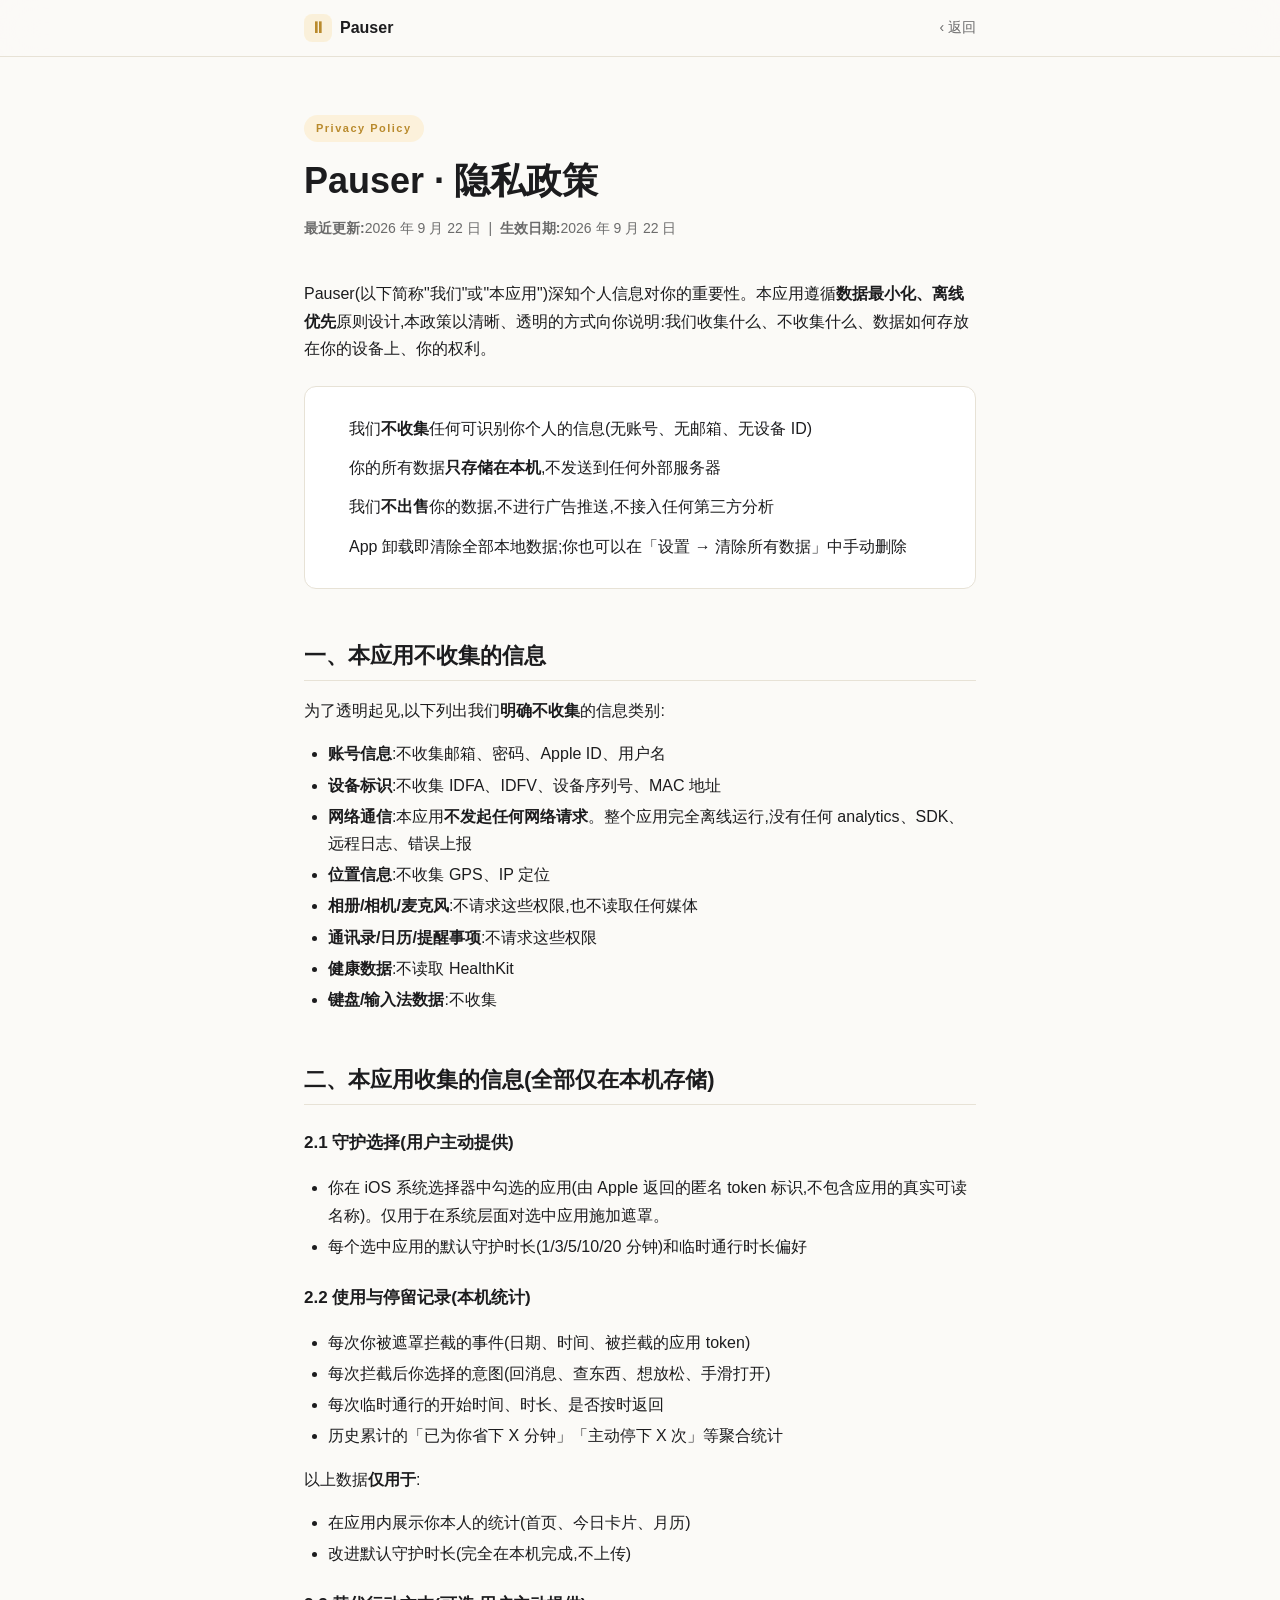
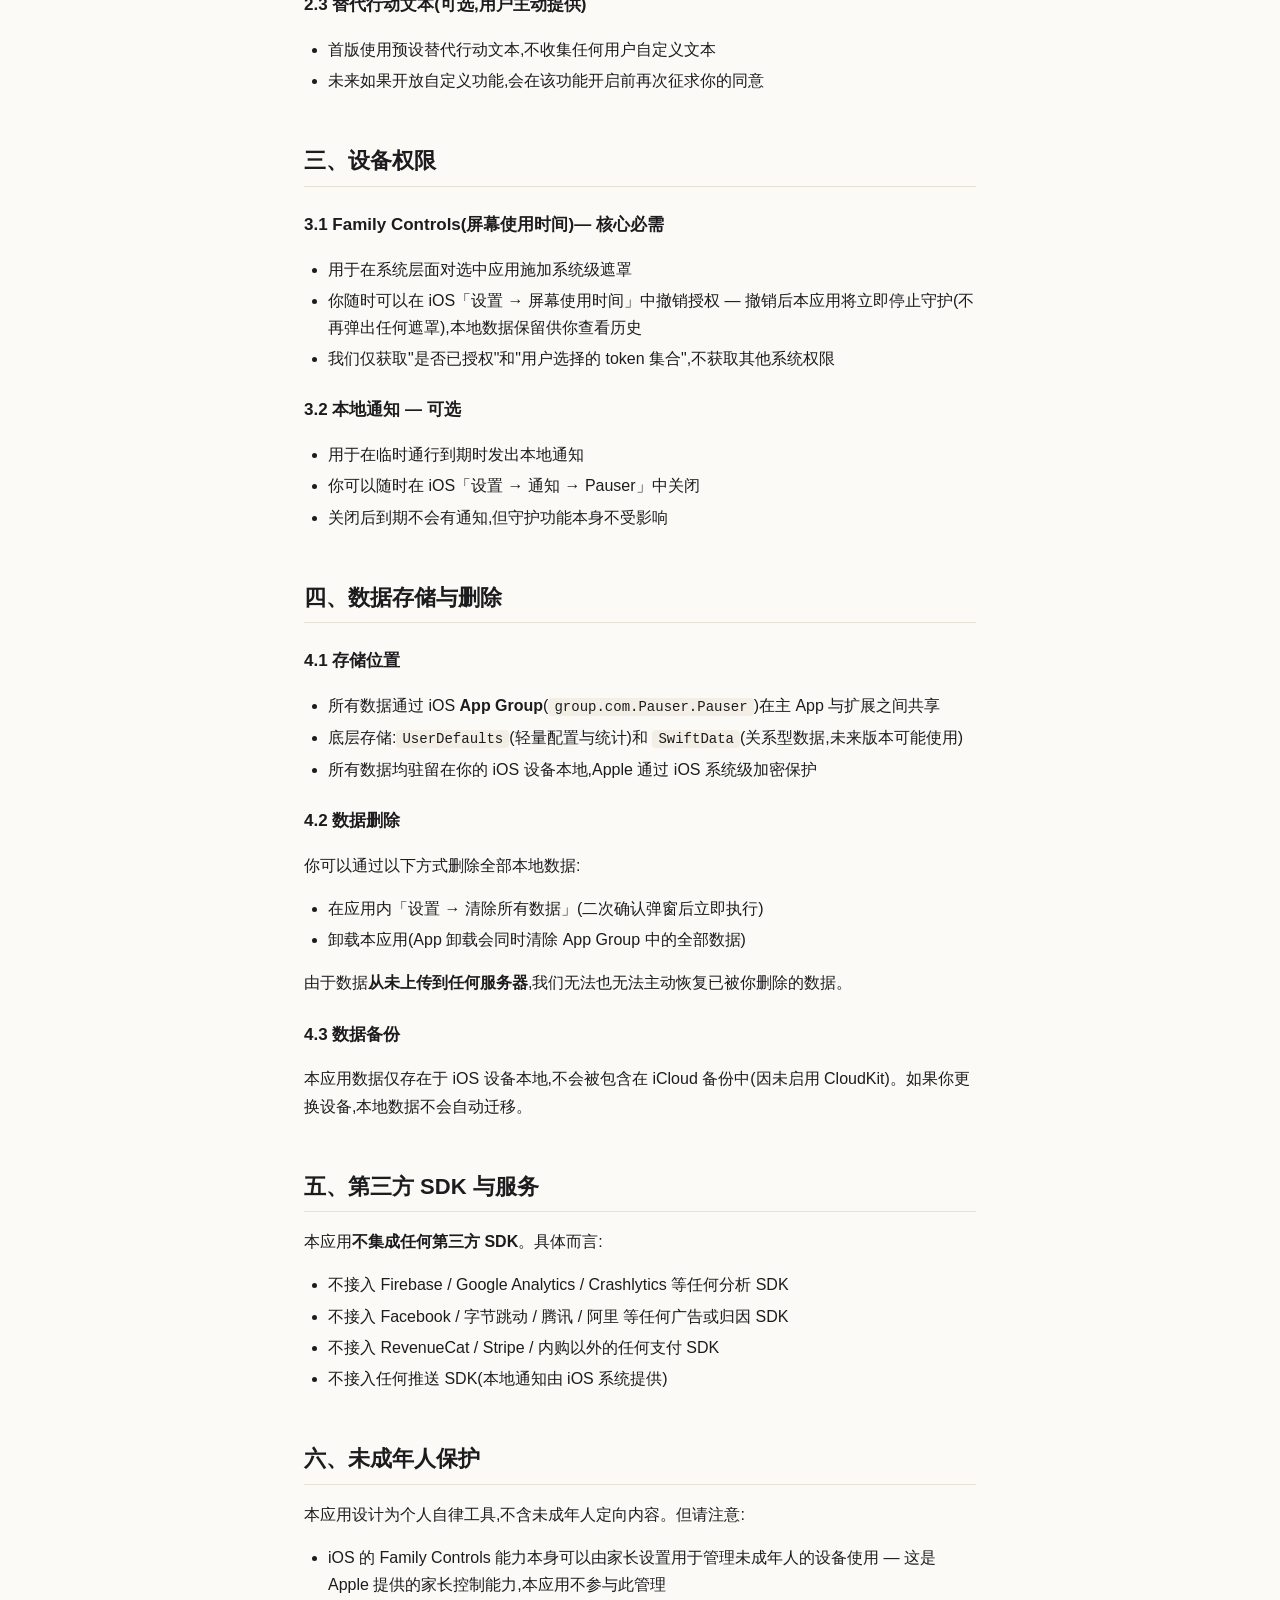
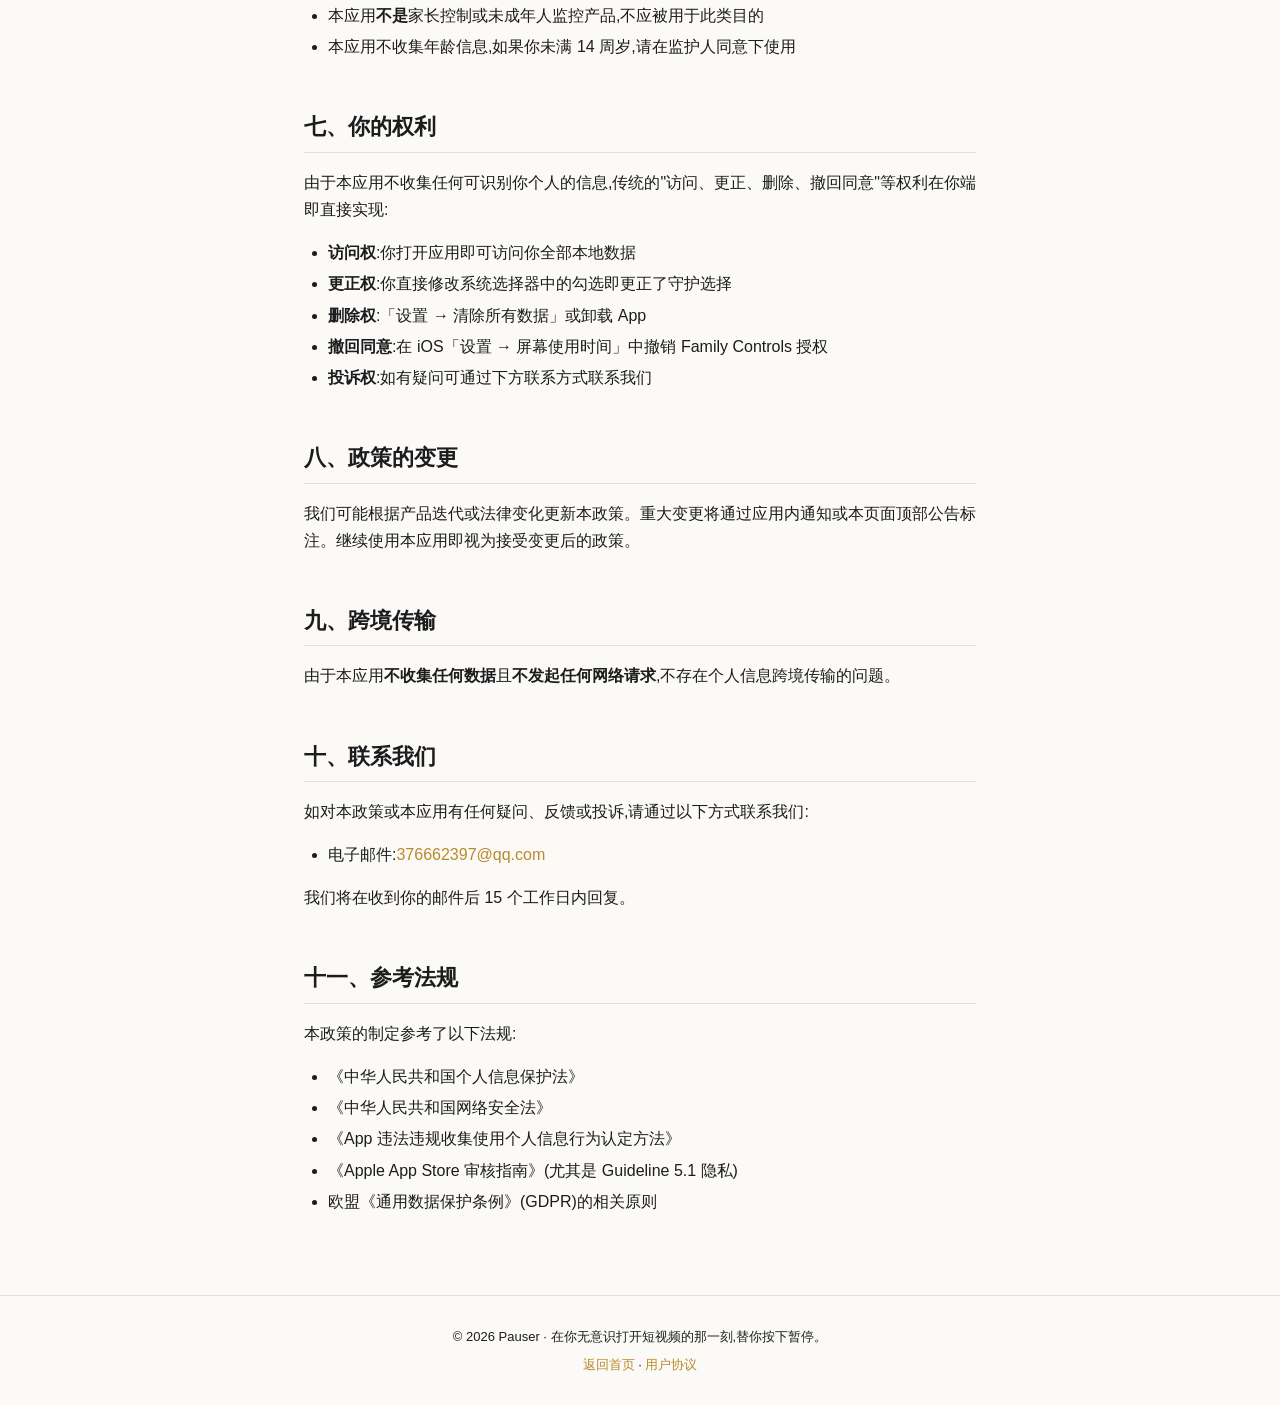
==== privacy.html @ b1f8690e "Initial: Pauser 法律页面 (用户协议 + 隐私政策 + 入口)" ====
<!DOCTYPE html>
<html lang="zh-CN">
<head>
  <meta charset="UTF-8">
  <meta name="viewport" content="width=device-width, initial-scale=1.0">
  <title>隐私政策 — Pauser</title>
  <meta name="description" content="Pauser 隐私政策:我们不收集什么、数据如何存储、你的权利。">
  <link rel="canonical" href="https://bush-fu.github.io/pauser-legal/privacy.html">
  <link rel="icon" type="image/png" href="assets/favicon.png">
  <link rel="stylesheet" href="assets/style.css">
  <meta name="robots" content="index, follow">
  <meta name="theme-color" content="#FBC95B">
  <meta property="og:type" content="article">
  <meta property="og:title" content="隐私政策 — Pauser">
  <meta property="og:description" content="Pauser 隐私政策:我们不收集什么、数据如何存储、你的权利。">
  <meta property="og:url" content="https://bush-fu.github.io/pauser-legal/privacy.html">
  <meta property="og:locale" content="zh_CN">
</head>
<body>
  <nav class="nav">
    <div class="nav-inner">
      <a class="nav-logo" href="index.html">
        <span class="nav-logo-mark">⏸</span>
        Pauser
      </a>
      <a class="nav-back" href="index.html">‹ 返回</a>
    </div>
  </nav>

  <main>
    <header class="doc-header">
      <span class="doc-badge">Privacy Policy</span>
      <h1 class="doc-title">Pauser · 隐私政策</h1>
      <p class="doc-meta">
        <strong>最近更新:</strong>2026 年 9 月 22 日
        &nbsp;|&nbsp;
        <strong>生效日期:</strong>2026 年 9 月 22 日
      </p>
    </header>

    <p>Pauser(以下简称"我们"或"本应用")深知个人信息对你的重要性。本应用遵循<strong>数据最小化、离线优先</strong>原则设计,本政策以清晰、透明的方式向你说明:我们收集什么、不收集什么、数据如何存放在你的设备上、你的权利。</p>

    <ul class="summary-list">
      <li>我们<strong>不收集</strong>任何可识别你个人的信息(无账号、无邮箱、无设备 ID)</li>
      <li>你的所有数据<strong>只存储在本机</strong>,不发送到任何外部服务器</li>
      <li>我们<strong>不出售</strong>你的数据,不进行广告推送,不接入任何第三方分析</li>
      <li>App 卸载即清除全部本地数据;你也可以在「设置 → 清除所有数据」中手动删除</li>
    </ul>

    <h2>一、本应用不收集的信息</h2>
    <p>为了透明起见,以下列出我们<strong>明确不收集</strong>的信息类别:</p>
    <ul>
      <li><strong>账号信息</strong>:不收集邮箱、密码、Apple ID、用户名</li>
      <li><strong>设备标识</strong>:不收集 IDFA、IDFV、设备序列号、MAC 地址</li>
      <li><strong>网络通信</strong>:本应用<strong>不发起任何网络请求</strong>。整个应用完全离线运行,没有任何 analytics、SDK、远程日志、错误上报</li>
      <li><strong>位置信息</strong>:不收集 GPS、IP 定位</li>
      <li><strong>相册/相机/麦克风</strong>:不请求这些权限,也不读取任何媒体</li>
      <li><strong>通讯录/日历/提醒事项</strong>:不请求这些权限</li>
      <li><strong>健康数据</strong>:不读取 HealthKit</li>
      <li><strong>键盘/输入法数据</strong>:不收集</li>
    </ul>

    <h2>二、本应用收集的信息(全部仅在本机存储)</h2>

    <h3>2.1 守护选择(用户主动提供)</h3>
    <ul>
      <li>你在 iOS 系统选择器中勾选的应用(由 Apple 返回的匿名 token 标识,不包含应用的真实可读名称)。仅用于在系统层面对选中应用施加遮罩。</li>
      <li>每个选中应用的默认守护时长(1/3/5/10/20 分钟)和临时通行时长偏好</li>
    </ul>

    <h3>2.2 使用与停留记录(本机统计)</h3>
    <ul>
      <li>每次你被遮罩拦截的事件(日期、时间、被拦截的应用 token)</li>
      <li>每次拦截后你选择的意图(回消息、查东西、想放松、手滑打开)</li>
      <li>每次临时通行的开始时间、时长、是否按时返回</li>
      <li>历史累计的「已为你省下 X 分钟」「主动停下 X 次」等聚合统计</li>
    </ul>
    <p>以上数据<strong>仅用于</strong>:</p>
    <ul>
      <li>在应用内展示你本人的统计(首页、今日卡片、月历)</li>
      <li>改进默认守护时长(完全在本机完成,不上传)</li>
    </ul>

    <h3>2.3 替代行动文本(可选,用户主动提供)</h3>
    <ul>
      <li>首版使用预设替代行动文本,不收集任何用户自定义文本</li>
      <li>未来如果开放自定义功能,会在该功能开启前再次征求你的同意</li>
    </ul>

    <h2>三、设备权限</h2>

    <h3>3.1 Family Controls(屏幕使用时间)— 核心必需</h3>
    <ul>
      <li>用于在系统层面对选中应用施加系统级遮罩</li>
      <li>你随时可以在 iOS「设置 → 屏幕使用时间」中撤销授权 — 撤销后本应用将立即停止守护(不再弹出任何遮罩),本地数据保留供你查看历史</li>
      <li>我们仅获取"是否已授权"和"用户选择的 token 集合",不获取其他系统权限</li>
    </ul>

    <h3>3.2 本地通知 — 可选</h3>
    <ul>
      <li>用于在临时通行到期时发出本地通知</li>
      <li>你可以随时在 iOS「设置 → 通知 → Pauser」中关闭</li>
      <li>关闭后到期不会有通知,但守护功能本身不受影响</li>
    </ul>

    <h2>四、数据存储与删除</h2>

    <h3>4.1 存储位置</h3>
    <ul>
      <li>所有数据通过 iOS <strong>App Group</strong>(<code>group.com.Pauser.Pauser</code>)在主 App 与扩展之间共享</li>
      <li>底层存储:<code>UserDefaults</code>(轻量配置与统计)和 <code>SwiftData</code>(关系型数据,未来版本可能使用)</li>
      <li>所有数据均驻留在你的 iOS 设备本地,Apple 通过 iOS 系统级加密保护</li>
    </ul>

    <h3>4.2 数据删除</h3>
    <p>你可以通过以下方式删除全部本地数据:</p>
    <ul>
      <li>在应用内「设置 → 清除所有数据」(二次确认弹窗后立即执行)</li>
      <li>卸载本应用(App 卸载会同时清除 App Group 中的全部数据)</li>
    </ul>
    <p>由于数据<strong>从未上传到任何服务器</strong>,我们无法也无法主动恢复已被你删除的数据。</p>

    <h3>4.3 数据备份</h3>
    <p>本应用数据仅存在于 iOS 设备本地,不会被包含在 iCloud 备份中(因未启用 CloudKit)。如果你更换设备,本地数据不会自动迁移。</p>

    <h2>五、第三方 SDK 与服务</h2>
    <p>本应用<strong>不集成任何第三方 SDK</strong>。具体而言:</p>
    <ul>
      <li>不接入 Firebase / Google Analytics / Crashlytics 等任何分析 SDK</li>
      <li>不接入 Facebook / 字节跳动 / 腾讯 / 阿里 等任何广告或归因 SDK</li>
      <li>不接入 RevenueCat / Stripe / 内购以外的任何支付 SDK</li>
      <li>不接入任何推送 SDK(本地通知由 iOS 系统提供)</li>
    </ul>

    <h2>六、未成年人保护</h2>
    <p>本应用设计为个人自律工具,不含未成年人定向内容。但请注意:</p>
    <ul>
      <li>iOS 的 Family Controls 能力本身可以由家长设置用于管理未成年人的设备使用 — 这是 Apple 提供的家长控制能力,本应用不参与此管理</li>
      <li>本应用<strong>不是</strong>家长控制或未成年人监控产品,不应被用于此类目的</li>
      <li>本应用不收集年龄信息,如果你未满 14 周岁,请在监护人同意下使用</li>
    </ul>

    <h2>七、你的权利</h2>
    <p>由于本应用不收集任何可识别你个人的信息,传统的"访问、更正、删除、撤回同意"等权利在你端即直接实现:</p>
    <ul>
      <li><strong>访问权</strong>:你打开应用即可访问你全部本地数据</li>
      <li><strong>更正权</strong>:你直接修改系统选择器中的勾选即更正了守护选择</li>
      <li><strong>删除权</strong>:「设置 → 清除所有数据」或卸载 App</li>
      <li><strong>撤回同意</strong>:在 iOS「设置 → 屏幕使用时间」中撤销 Family Controls 授权</li>
      <li><strong>投诉权</strong>:如有疑问可通过下方联系方式联系我们</li>
    </ul>

    <h2>八、政策的变更</h2>
    <p>我们可能根据产品迭代或法律变化更新本政策。重大变更将通过应用内通知或本页面顶部公告标注。继续使用本应用即视为接受变更后的政策。</p>

    <h2>九、跨境传输</h2>
    <p>由于本应用<strong>不收集任何数据</strong>且<strong>不发起任何网络请求</strong>,不存在个人信息跨境传输的问题。</p>

    <h2>十、联系我们</h2>
    <p>如对本政策或本应用有任何疑问、反馈或投诉,请通过以下方式联系我们:</p>
    <ul>
      <li>电子邮件:<a href="mailto:376662397@qq.com">376662397@qq.com</a></li>
    </ul>
    <p>我们将在收到你的邮件后 15 个工作日内回复。</p>

    <h2>十一、参考法规</h2>
    <p>本政策的制定参考了以下法规:</p>
    <ul>
      <li>《中华人民共和国个人信息保护法》</li>
      <li>《中华人民共和国网络安全法》</li>
      <li>《App 违法违规收集使用个人信息行为认定方法》</li>
      <li>《Apple App Store 审核指南》(尤其是 Guideline 5.1 隐私)</li>
      <li>欧盟《通用数据保护条例》(GDPR)的相关原则</li>
    </ul>
  </main>

  <footer class="doc-footer">
    <p>© 2026 Pauser · 在你无意识打开短视频的那一刻,替你按下暂停。</p>
    <p><a href="index.html">返回首页</a> · <a href="terms.html">用户协议</a></p>
  </footer>
</body>
</html>
---- assets/style.css ----
:root {
  color-scheme: light dark;
  --bg: #fbfaf7;
  --fg: #1c1c1e;
  --muted: #6b6b6b;
  --line: #e7e2d6;
  --accent: #b98a2c;
  --card: #ffffff;
  --code-bg: #f3efe6;
}
@media (prefers-color-scheme: dark) {
  :root {
    --bg: #11100d;
    --fg: #f1efe9;
    --muted: #a39e92;
    --line: #2a2823;
    --accent: #fbc95b;
    --card: #1b1a16;
    --code-bg: #1f1d18;
  }
}
* { box-sizing: border-box; }
html, body { margin: 0; padding: 0; }
body {
  background: var(--bg);
  color: var(--fg);
  font: 16px/1.7 -apple-system, BlinkMacSystemFont, "PingFang SC", "Hiragino Sans", "Microsoft YaHei", sans-serif;
  -webkit-font-smoothing: antialiased;
}
a { color: var(--accent); text-decoration: none; }
a:hover { text-decoration: underline; }
code, pre {
  font-family: ui-monospace, SFMono-Regular, Menlo, Consolas, monospace;
  font-size: 14px;
  background: var(--code-bg);
  padding: 1px 6px;
  border-radius: 4px;
}
.nav {
  border-bottom: 1px solid var(--line);
  background: rgba(251, 250, 247, 0.85);
  backdrop-filter: saturate(180%) blur(20px);
  -webkit-backdrop-filter: saturate(180%) blur(20px);
  position: sticky; top: 0; z-index: 10;
}
@media (prefers-color-scheme: dark) {
  .nav { background: rgba(17, 16, 13, 0.85); }
}
.nav-inner {
  max-width: 720px; margin: 0 auto;
  padding: 14px 24px;
  display: flex; align-items: center; justify-content: space-between;
}
.nav-logo {
  display: inline-flex; align-items: center; gap: 8px;
  font-weight: 700; font-size: 16px; color: var(--fg);
}
.nav-logo:hover { text-decoration: none; }
.nav-logo-mark {
  display: inline-flex; align-items: center; justify-content: center;
  width: 28px; height: 28px;
  background: rgba(251, 201, 91, 0.18);
  color: var(--accent);
  border-radius: 8px; font-size: 16px; line-height: 1;
}
.nav-back { font-size: 14px; color: var(--muted); }
main {
  max-width: 720px; margin: 0 auto;
  padding: 56px 24px 64px;
}
.doc-header { margin-bottom: 40px; }
.doc-badge {
  display: inline-block;
  padding: 4px 12px; border-radius: 999px;
  background: rgba(251, 201, 91, 0.18);
  color: var(--accent);
  font-size: 11px; font-weight: 700; letter-spacing: 1.5px;
}
.doc-title {
  font-size: 36px; line-height: 1.25;
  margin: 16px 0 12px;
}
.doc-meta {
  color: var(--muted); font-size: 14px;
}
h2 {
  font-size: 22px;
  margin: 48px 0 12px;
  padding-bottom: 6px;
  border-bottom: 1px solid var(--line);
}
h3 {
  font-size: 17px;
  margin: 24px 0 8px;
}
p, li { color: var(--fg); }
ul, ol { padding-left: 24px; }
li { margin: 4px 0; }
.summary-list {
  background: var(--card);
  border: 1px solid var(--line);
  border-radius: 12px;
  padding: 20px 24px 20px 44px;
  list-style: none;
  margin: 24px 0;
}
.summary-list li { padding: 4px 0; }
.doc-footer {
  border-top: 1px solid var(--line);
  padding: 24px;
  text-align: center;
  color: var(--muted);
  font-size: 13px;
}
.doc-footer p { margin: 6px 0; }
@media (max-width: 540px) {
  main { padding: 32px 20px 48px; }
  .doc-title { font-size: 28px; }
  h2 { font-size: 19px; }
}
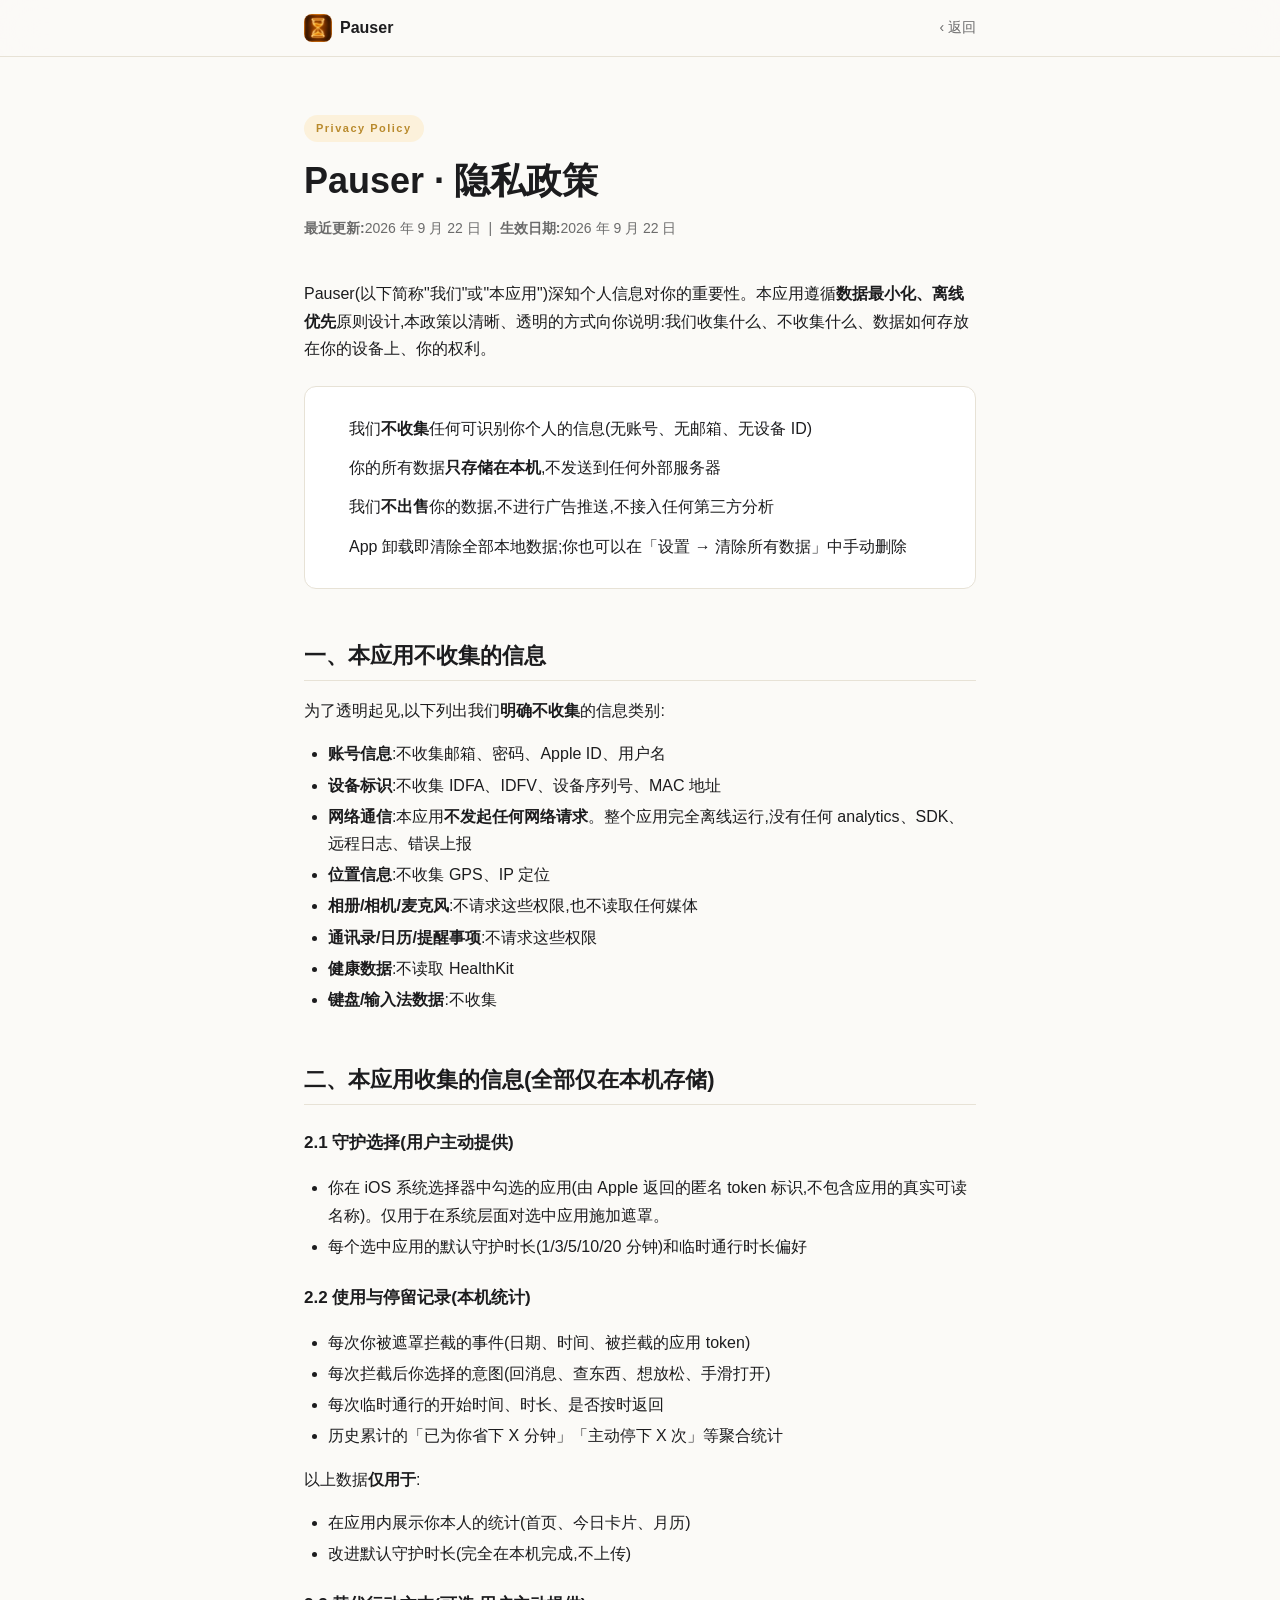
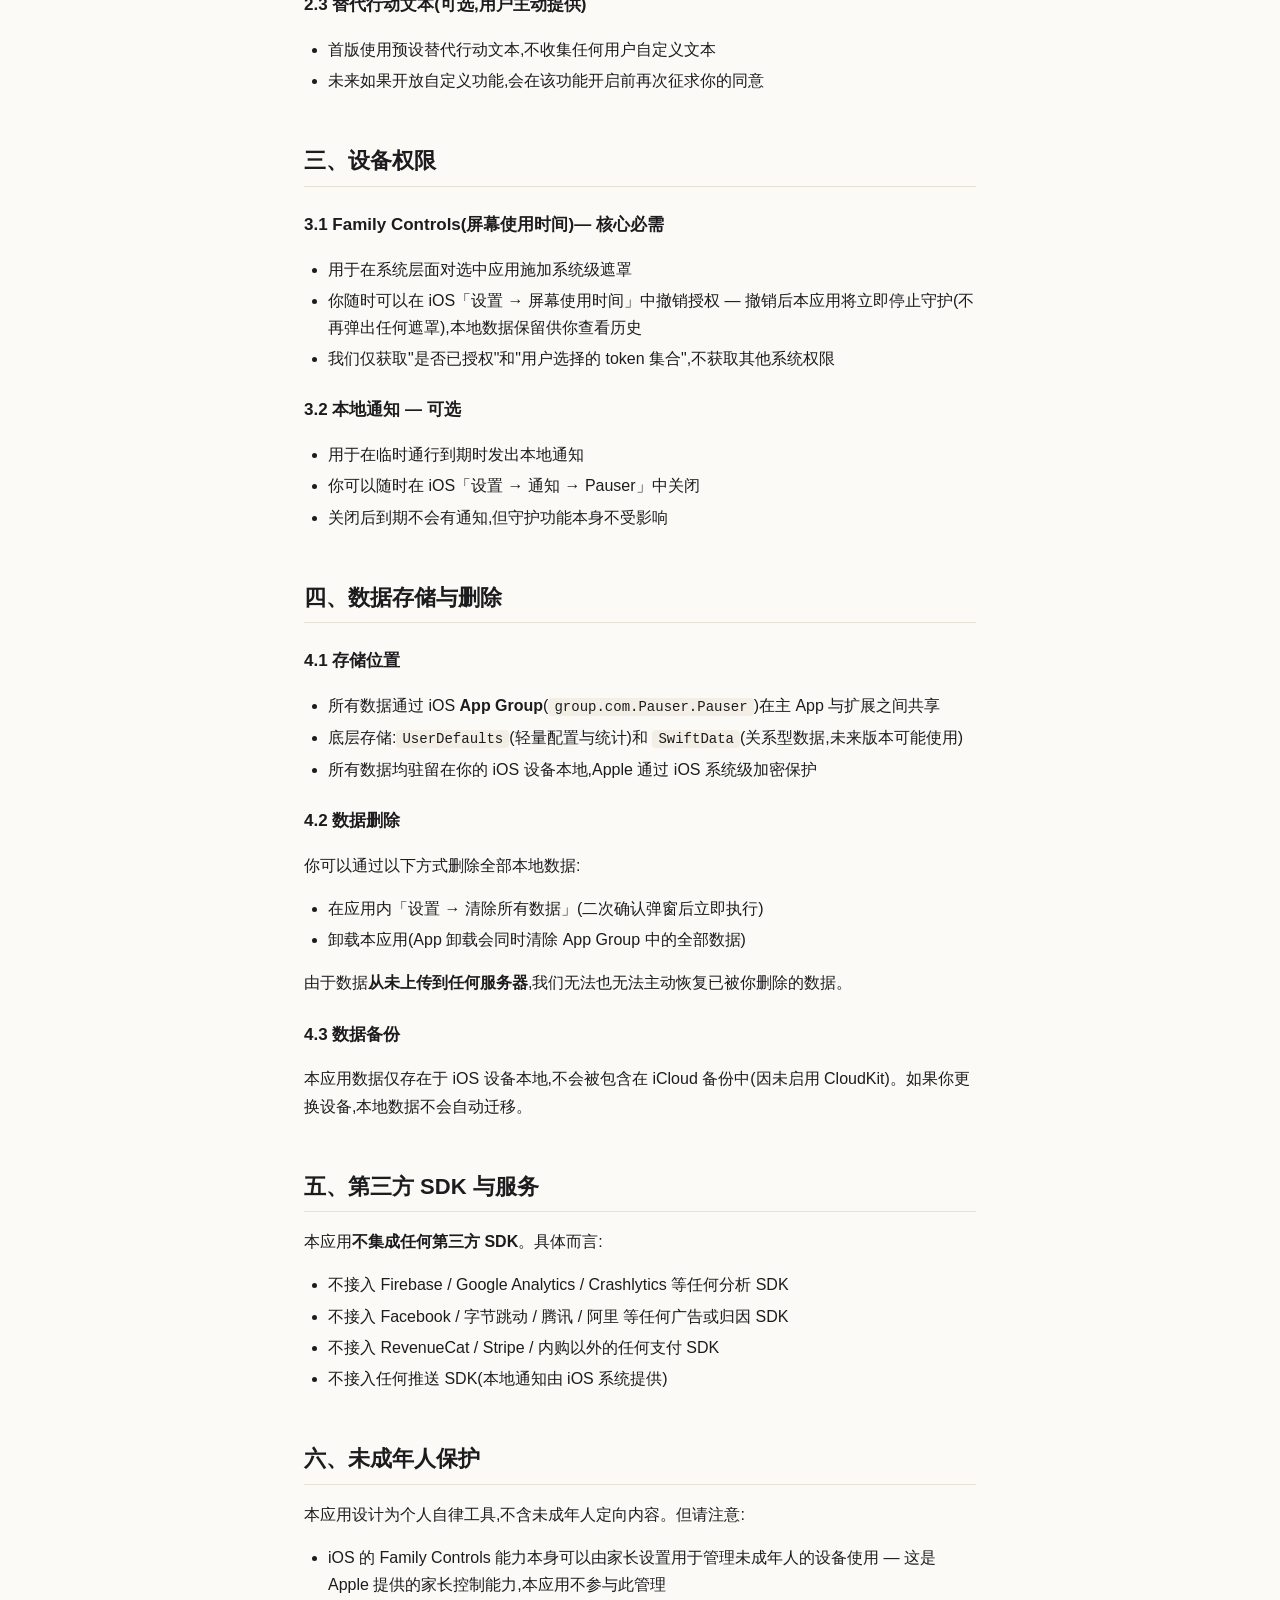
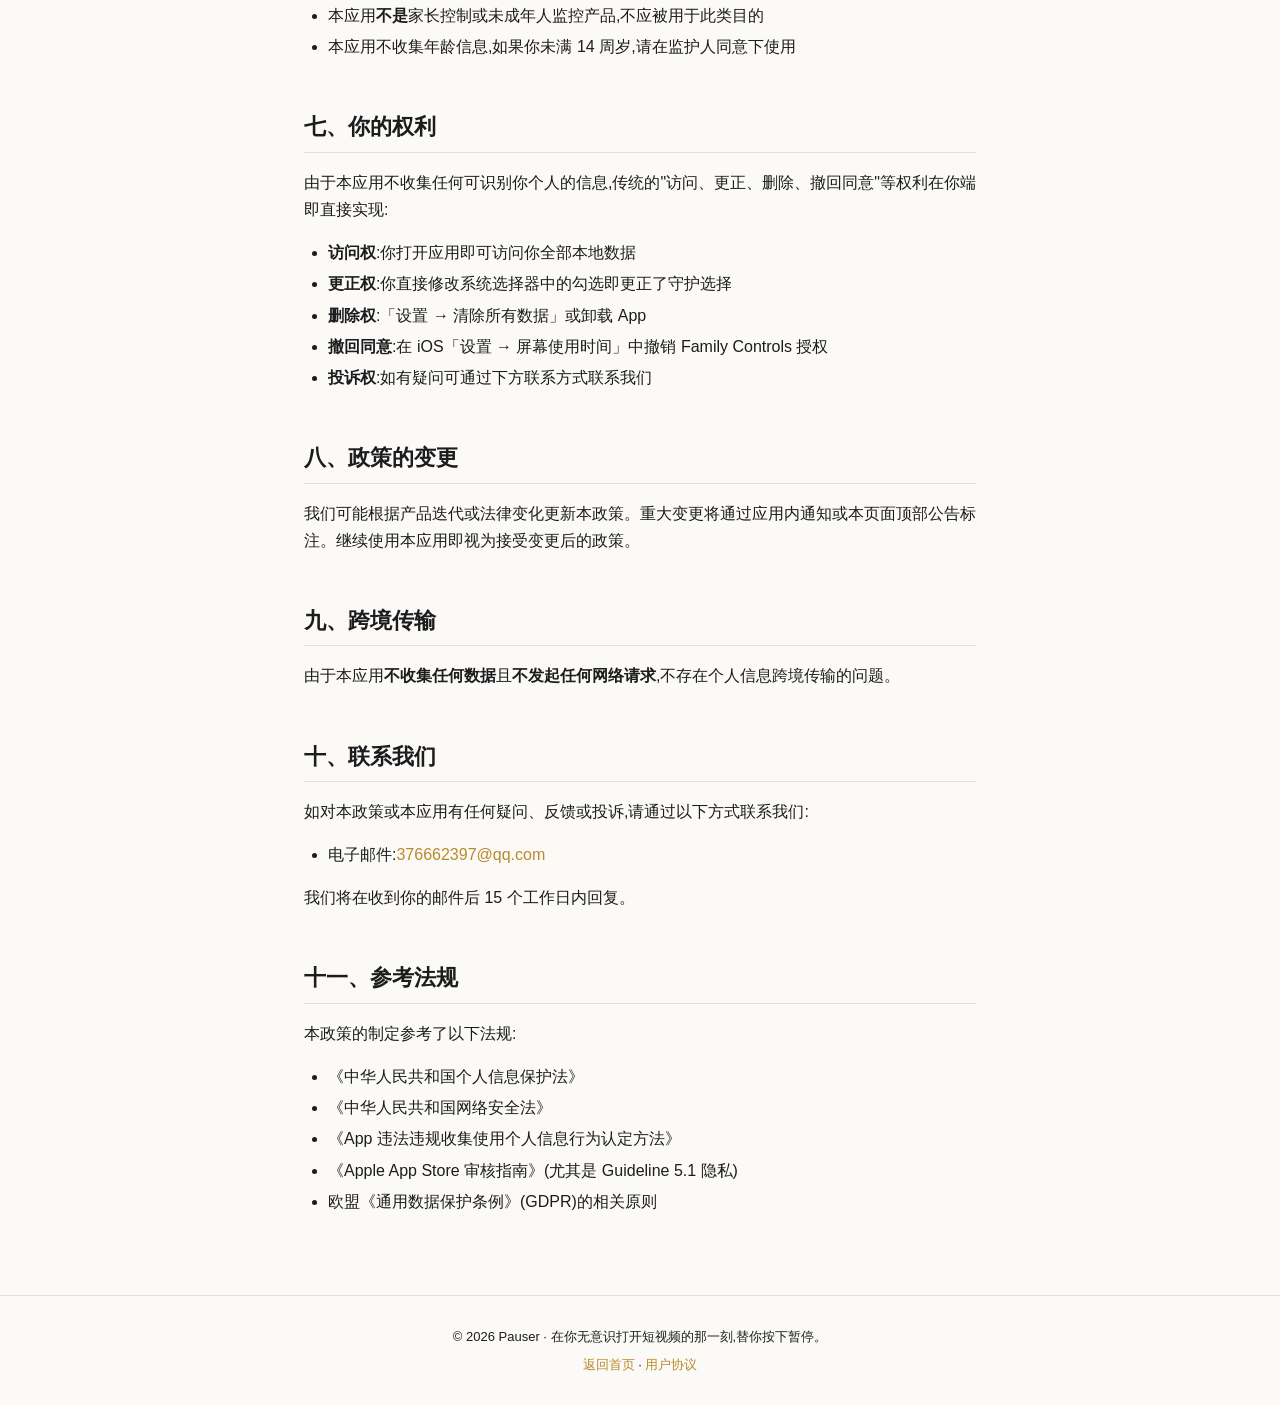
==== commit c0649fbd: "feat(legal): 替换通用 ⏸ icon 为 Pauser 真实 app icon" ====
--- a/privacy.html
+++ b/privacy.html
@@ -6,7 +6,9 @@
   <title>隐私政策 — Pauser</title>
   <meta name="description" content="Pauser 隐私政策:我们不收集什么、数据如何存储、你的权利。">
   <link rel="canonical" href="https://bush-fu.github.io/pauser-legal/privacy.html">
-  <link rel="icon" type="image/png" href="assets/favicon.png">
+  <link rel="icon" type="image/png" sizes="32x32" href="assets/favicon-32.png">
+  <link rel="apple-touch-icon" href="assets/apple-touch-icon.png">
+  <link rel="image_src" href="assets/pauser-icon.png">
   <link rel="stylesheet" href="assets/style.css">
   <meta name="robots" content="index, follow">
   <meta name="theme-color" content="#FBC95B">
@@ -14,13 +16,14 @@
   <meta property="og:title" content="隐私政策 — Pauser">
   <meta property="og:description" content="Pauser 隐私政策:我们不收集什么、数据如何存储、你的权利。">
   <meta property="og:url" content="https://bush-fu.github.io/pauser-legal/privacy.html">
+  <meta property="og:image" content="https://bush-fu.github.io/pauser-legal/assets/pauser-icon.png">
   <meta property="og:locale" content="zh_CN">
 </head>
 <body>
   <nav class="nav">
     <div class="nav-inner">
       <a class="nav-logo" href="index.html">
-        <span class="nav-logo-mark">⏸</span>
+        <img class="nav-logo-mark" src="assets/pauser-icon.png" alt="Pauser">
         Pauser
       </a>
       <a class="nav-back" href="index.html">‹ 返回</a>
--- a/assets/style.css
+++ b/assets/style.css
@@ -57,11 +57,18 @@
 }
 .nav-logo:hover { text-decoration: none; }
 .nav-logo-mark {
-  display: inline-flex; align-items: center; justify-content: center;
+  display: inline-block;
   width: 28px; height: 28px;
-  background: rgba(251, 201, 91, 0.18);
-  color: var(--accent);
-  border-radius: 8px; font-size: 16px; line-height: 1;
+  border-radius: 8px;
+  object-fit: cover;
+  vertical-align: middle;
+}
+.brand-icon {
+  display: block;
+  width: 96px; height: 96px;
+  border-radius: 22px;
+  margin: 0 auto 18px;
+  box-shadow: 0 8px 24px rgba(185, 138, 44, 0.18);
 }
 .nav-back { font-size: 14px; color: var(--muted); }
 main {
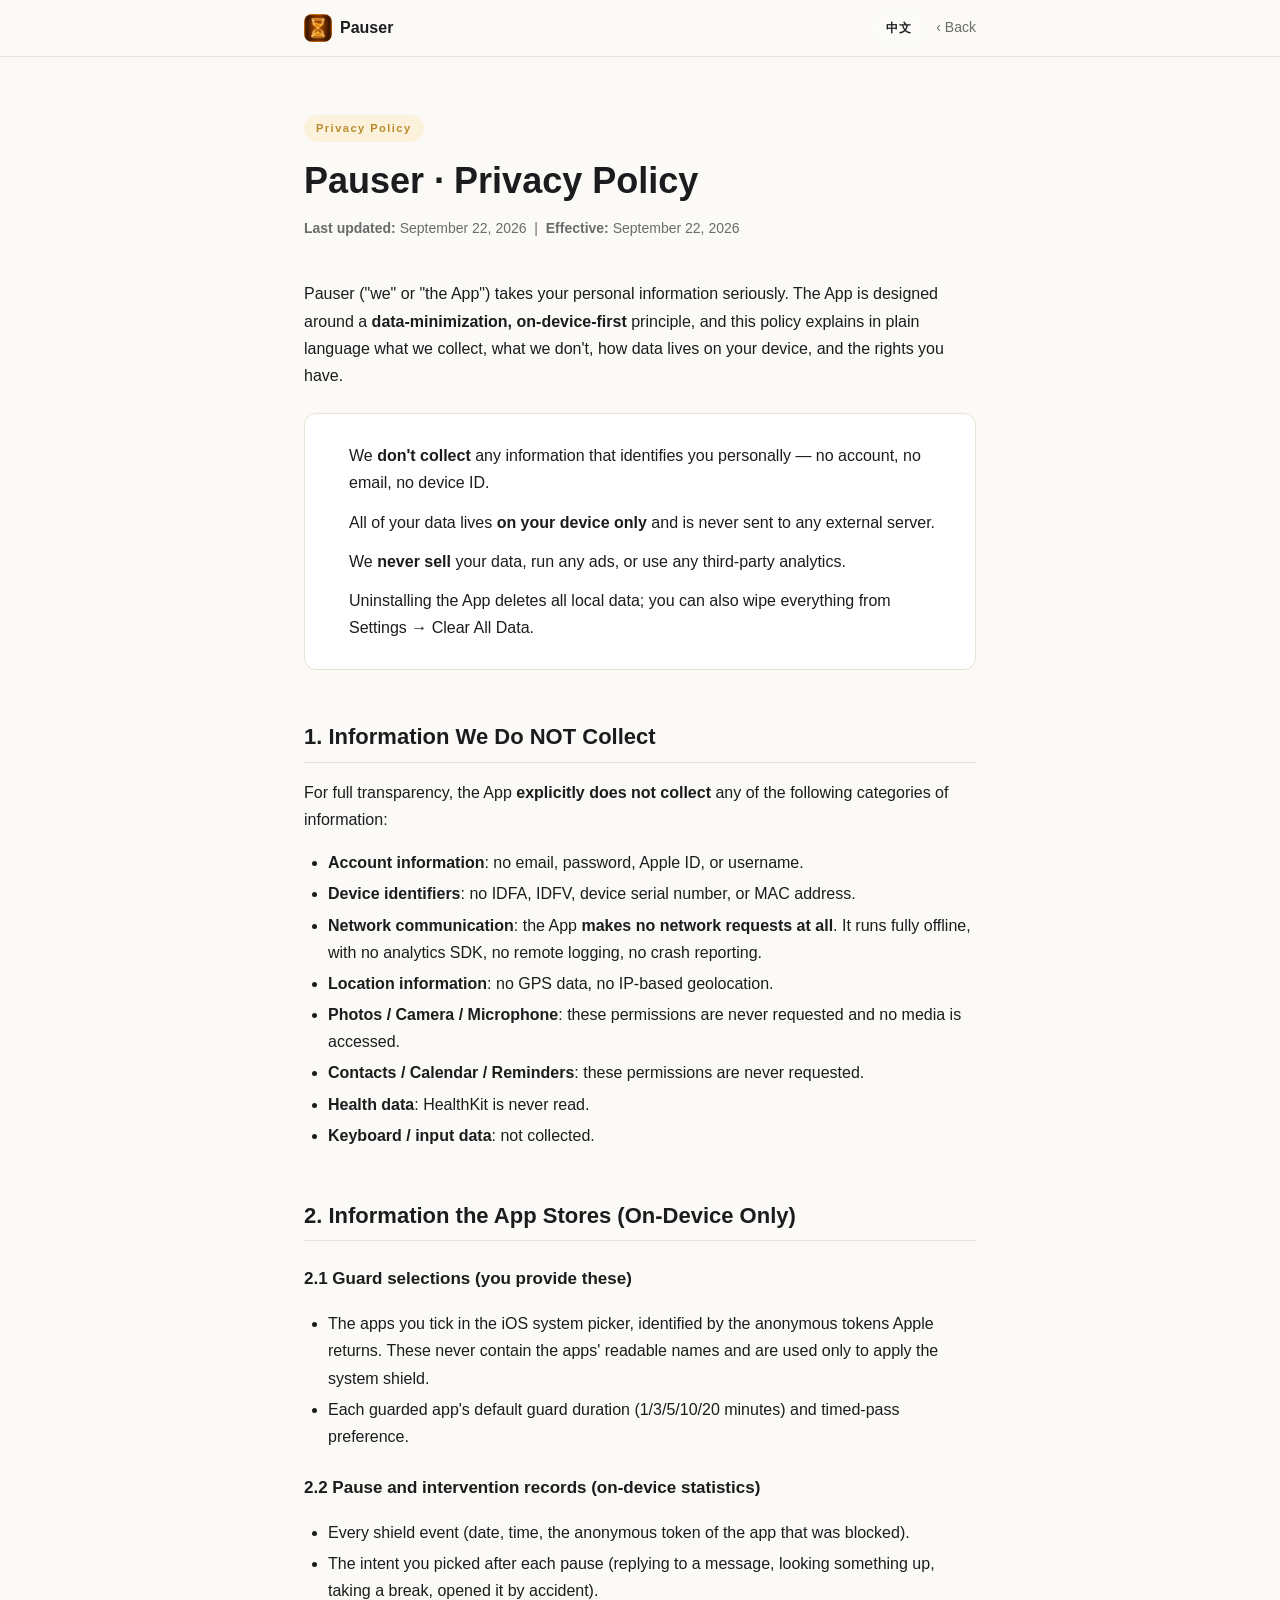
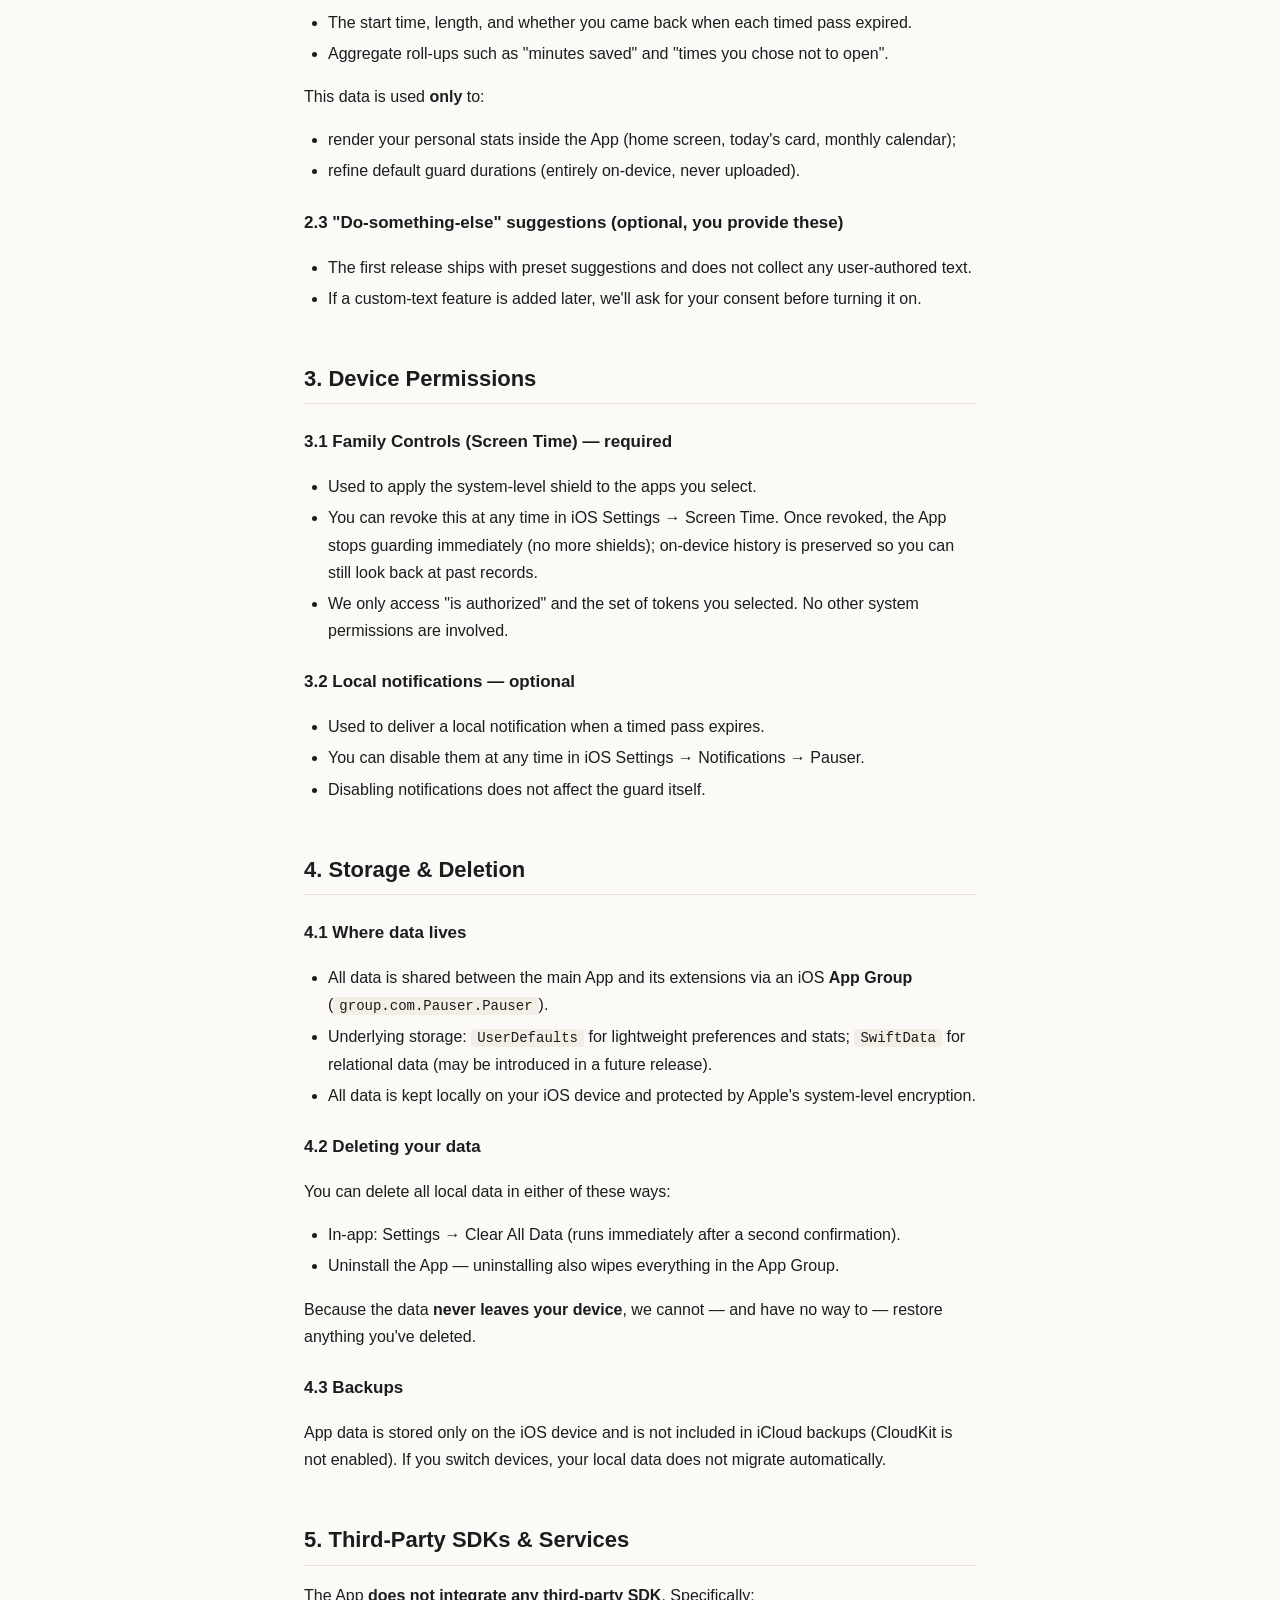
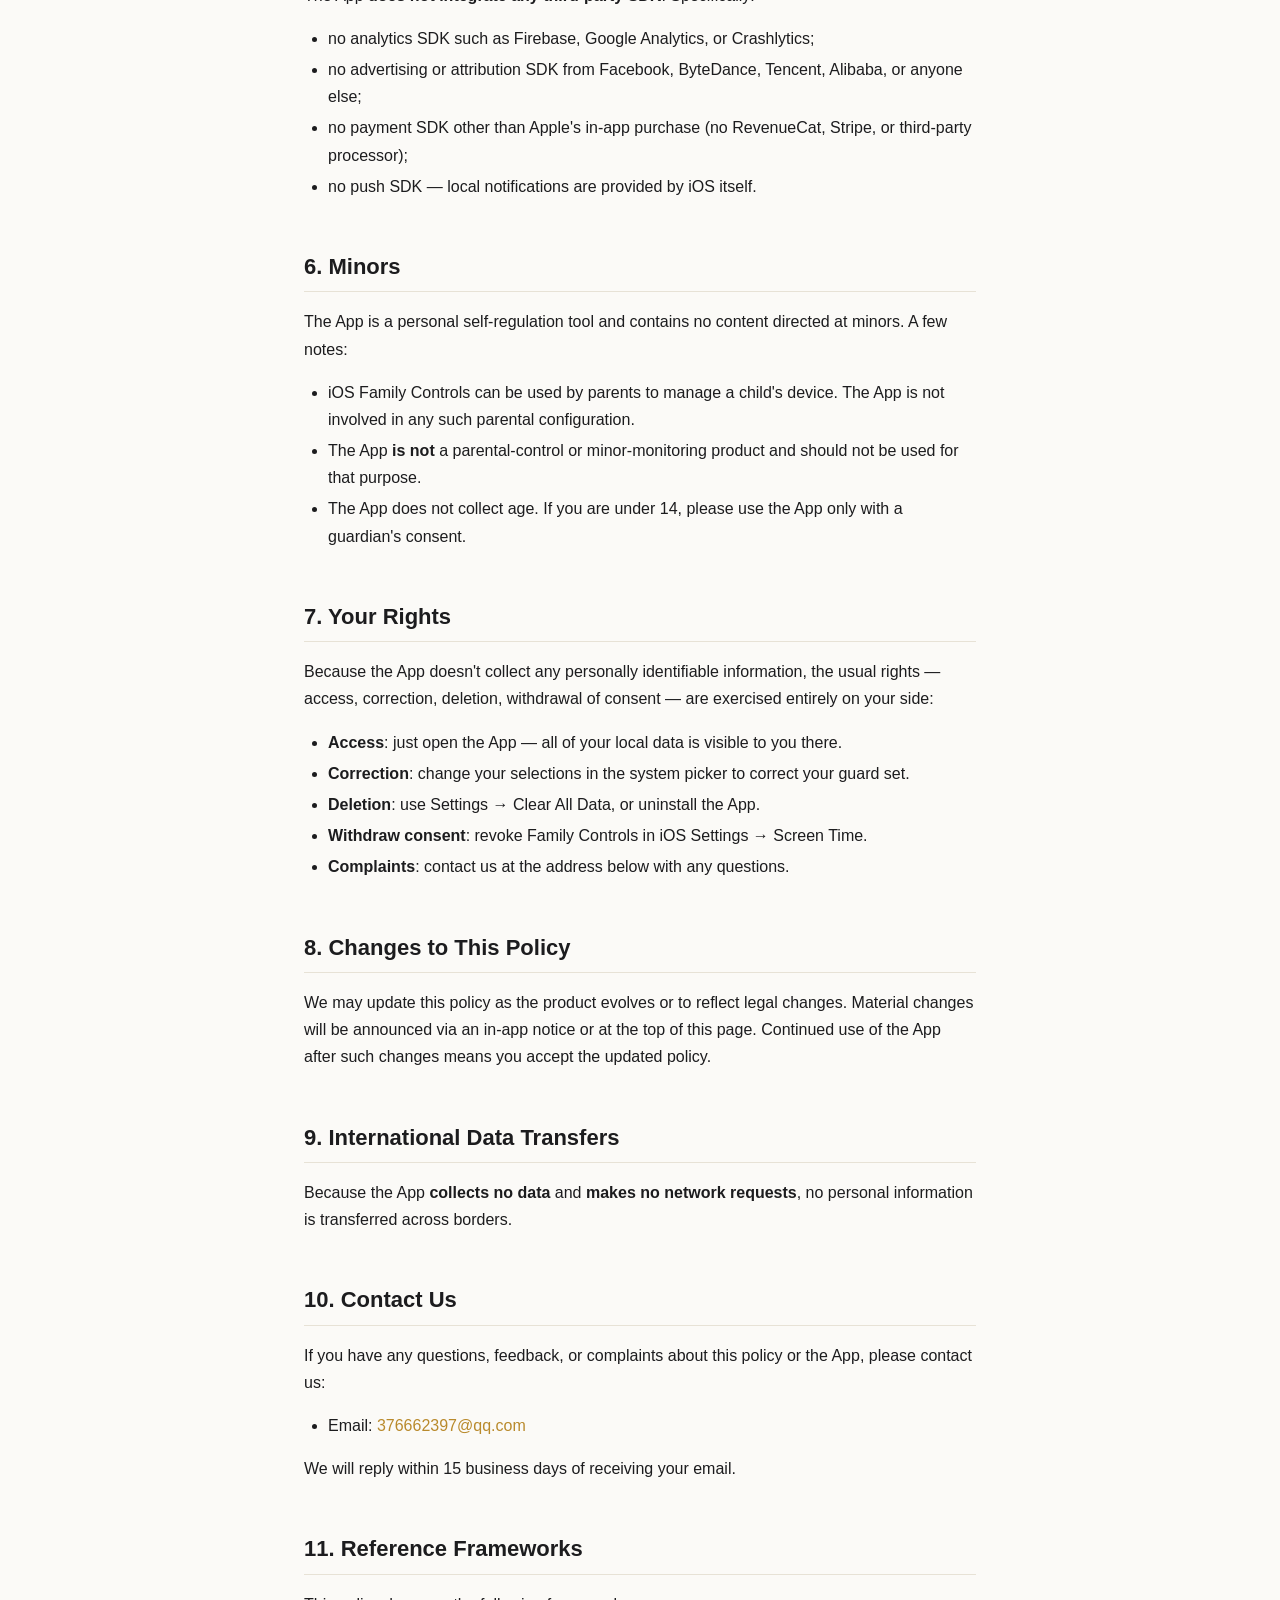
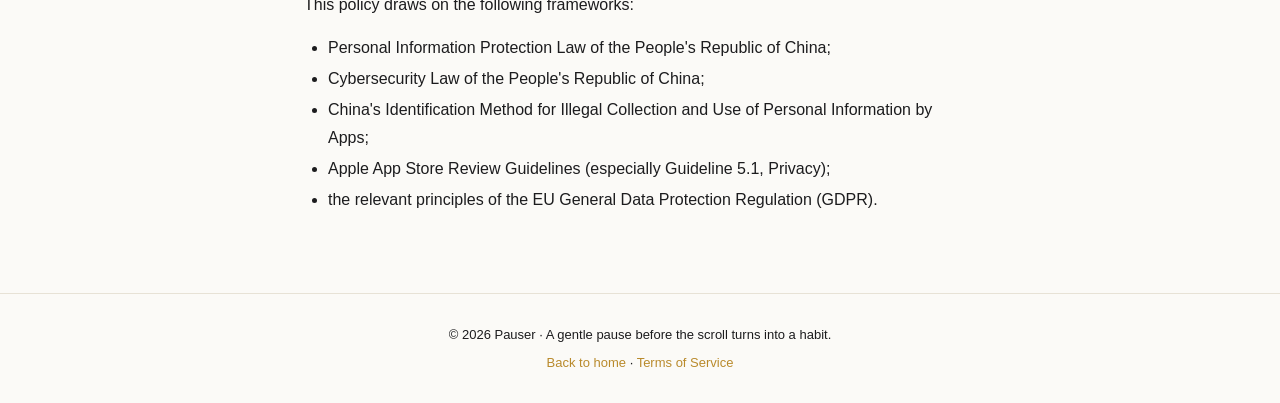
==== commit 971d001b: "feat(legal): bilingual zh/en with toggle, add marketing.html + support.html + 6 app screens - All 5 " ====
--- a/privacy.html
+++ b/privacy.html
@@ -3,9 +3,9 @@
 <head>
   <meta charset="UTF-8">
   <meta name="viewport" content="width=device-width, initial-scale=1.0">
-  <title>隐私政策 — Pauser</title>
-  <meta name="description" content="Pauser 隐私政策:我们不收集什么、数据如何存储、你的权利。">
-  <link rel="canonical" href="https://bush-fu.github.io/pauser-legal/privacy.html">
+  <title data-zh="隐私政策 — Pauser" data-en="Privacy Policy — Pauser">Privacy Policy — Pauser</title>
+  <meta name="description" data-zh="Pauser 隐私政策:我们不收集什么、数据如何存储、你的权利。" data-en="Pauser's privacy policy: what we don't collect, how data is stored on-device, and your rights." content="Pauser's privacy policy: what we don't collect, how data is stored on-device, and your rights.">
+  <link rel="canonical" href="https://chongshanai.com/pauser/privacy.html">
   <link rel="icon" type="image/png" sizes="32x32" href="assets/favicon-32.png">
   <link rel="apple-touch-icon" href="assets/apple-touch-icon.png">
   <link rel="image_src" href="assets/pauser-icon.png">
@@ -13,11 +13,12 @@
   <meta name="robots" content="index, follow">
   <meta name="theme-color" content="#FBC95B">
   <meta property="og:type" content="article">
-  <meta property="og:title" content="隐私政策 — Pauser">
-  <meta property="og:description" content="Pauser 隐私政策:我们不收集什么、数据如何存储、你的权利。">
-  <meta property="og:url" content="https://bush-fu.github.io/pauser-legal/privacy.html">
-  <meta property="og:image" content="https://bush-fu.github.io/pauser-legal/assets/pauser-icon.png">
-  <meta property="og:locale" content="zh_CN">
+  <meta property="og:title" content="Privacy Policy — Pauser">
+  <meta property="og:description" content="Pauser's privacy policy: on-device only, no collection, your rights.">
+  <meta property="og:url" content="https://chongshanai.com/pauser/privacy.html">
+  <meta property="og:image" content="https://chongshanai.com/pauser/assets/pauser-icon.png">
+  <meta property="og:locale" content="en_US">
+  <script src="assets/i18n.js" defer></script>
 </head>
 <body>
   <nav class="nav">
@@ -26,160 +27,205 @@
         <img class="nav-logo-mark" src="assets/pauser-icon.png" alt="Pauser">
         Pauser
       </a>
-      <a class="nav-back" href="index.html">‹ 返回</a>
+      <div class="nav-actions">
+        <button type="button" class="lang-toggle" data-lang-toggle aria-label="Switch to English">EN</button>
+        <a class="nav-back" href="index.html"><span data-lang-show="zh">‹ 返回</span><span data-lang-show="en">‹ Back</span></a>
+      </div>
     </div>
   </nav>
 
   <main>
     <header class="doc-header">
       <span class="doc-badge">Privacy Policy</span>
-      <h1 class="doc-title">Pauser · 隐私政策</h1>
+      <h1 class="doc-title"><span data-lang-show="zh">Pauser · 隐私政策</span><span data-lang-show="en">Pauser · Privacy Policy</span></h1>
       <p class="doc-meta">
-        <strong>最近更新:</strong>2026 年 9 月 22 日
+        <strong data-lang-show="zh">最近更新:</strong><strong data-lang-show="en">Last updated:</strong>
+        <span data-lang-show="zh">2026 年 9 月 22 日</span><span data-lang-show="en">September 22, 2026</span>
         &nbsp;|&nbsp;
-        <strong>生效日期:</strong>2026 年 9 月 22 日
+        <strong data-lang-show="zh">生效日期:</strong><strong data-lang-show="en">Effective:</strong>
+        <span data-lang-show="zh">2026 年 9 月 22 日</span><span data-lang-show="en">September 22, 2026</span>
       </p>
     </header>
 
-    <p>Pauser(以下简称"我们"或"本应用")深知个人信息对你的重要性。本应用遵循<strong>数据最小化、离线优先</strong>原则设计,本政策以清晰、透明的方式向你说明:我们收集什么、不收集什么、数据如何存放在你的设备上、你的权利。</p>
+    <p>
+      <span data-lang-show="zh">Pauser(以下简称"我们"或"本应用")深知个人信息对你的重要性。本应用遵循<strong>数据最小化、离线优先</strong>原则设计,本政策以清晰、透明的方式向你说明:我们收集什么、不收集什么、数据如何存放在你的设备上、你的权利。</span>
+      <span data-lang-show="en">Pauser ("we" or "the App") takes your personal information seriously. The App is designed around a <strong>data-minimization, on-device-first</strong> principle, and this policy explains in plain language what we collect, what we don't, how data lives on your device, and the rights you have.</span>
+    </p>
 
     <ul class="summary-list">
-      <li>我们<strong>不收集</strong>任何可识别你个人的信息(无账号、无邮箱、无设备 ID)</li>
-      <li>你的所有数据<strong>只存储在本机</strong>,不发送到任何外部服务器</li>
-      <li>我们<strong>不出售</strong>你的数据,不进行广告推送,不接入任何第三方分析</li>
-      <li>App 卸载即清除全部本地数据;你也可以在「设置 → 清除所有数据」中手动删除</li>
-    </ul>
-
-    <h2>一、本应用不收集的信息</h2>
-    <p>为了透明起见,以下列出我们<strong>明确不收集</strong>的信息类别:</p>
-    <ul>
-      <li><strong>账号信息</strong>:不收集邮箱、密码、Apple ID、用户名</li>
-      <li><strong>设备标识</strong>:不收集 IDFA、IDFV、设备序列号、MAC 地址</li>
-      <li><strong>网络通信</strong>:本应用<strong>不发起任何网络请求</strong>。整个应用完全离线运行,没有任何 analytics、SDK、远程日志、错误上报</li>
-      <li><strong>位置信息</strong>:不收集 GPS、IP 定位</li>
-      <li><strong>相册/相机/麦克风</strong>:不请求这些权限,也不读取任何媒体</li>
-      <li><strong>通讯录/日历/提醒事项</strong>:不请求这些权限</li>
-      <li><strong>健康数据</strong>:不读取 HealthKit</li>
-      <li><strong>键盘/输入法数据</strong>:不收集</li>
-    </ul>
-
-    <h2>二、本应用收集的信息(全部仅在本机存储)</h2>
-
-    <h3>2.1 守护选择(用户主动提供)</h3>
-    <ul>
-      <li>你在 iOS 系统选择器中勾选的应用(由 Apple 返回的匿名 token 标识,不包含应用的真实可读名称)。仅用于在系统层面对选中应用施加遮罩。</li>
-      <li>每个选中应用的默认守护时长(1/3/5/10/20 分钟)和临时通行时长偏好</li>
-    </ul>
-
-    <h3>2.2 使用与停留记录(本机统计)</h3>
-    <ul>
-      <li>每次你被遮罩拦截的事件(日期、时间、被拦截的应用 token)</li>
-      <li>每次拦截后你选择的意图(回消息、查东西、想放松、手滑打开)</li>
-      <li>每次临时通行的开始时间、时长、是否按时返回</li>
-      <li>历史累计的「已为你省下 X 分钟」「主动停下 X 次」等聚合统计</li>
-    </ul>
-    <p>以上数据<strong>仅用于</strong>:</p>
-    <ul>
-      <li>在应用内展示你本人的统计(首页、今日卡片、月历)</li>
-      <li>改进默认守护时长(完全在本机完成,不上传)</li>
-    </ul>
-
-    <h3>2.3 替代行动文本(可选,用户主动提供)</h3>
-    <ul>
-      <li>首版使用预设替代行动文本,不收集任何用户自定义文本</li>
-      <li>未来如果开放自定义功能,会在该功能开启前再次征求你的同意</li>
-    </ul>
-
-    <h2>三、设备权限</h2>
-
-    <h3>3.1 Family Controls(屏幕使用时间)— 核心必需</h3>
-    <ul>
-      <li>用于在系统层面对选中应用施加系统级遮罩</li>
-      <li>你随时可以在 iOS「设置 → 屏幕使用时间」中撤销授权 — 撤销后本应用将立即停止守护(不再弹出任何遮罩),本地数据保留供你查看历史</li>
-      <li>我们仅获取"是否已授权"和"用户选择的 token 集合",不获取其他系统权限</li>
-    </ul>
-
-    <h3>3.2 本地通知 — 可选</h3>
-    <ul>
-      <li>用于在临时通行到期时发出本地通知</li>
-      <li>你可以随时在 iOS「设置 → 通知 → Pauser」中关闭</li>
-      <li>关闭后到期不会有通知,但守护功能本身不受影响</li>
-    </ul>
-
-    <h2>四、数据存储与删除</h2>
-
-    <h3>4.1 存储位置</h3>
-    <ul>
-      <li>所有数据通过 iOS <strong>App Group</strong>(<code>group.com.Pauser.Pauser</code>)在主 App 与扩展之间共享</li>
-      <li>底层存储:<code>UserDefaults</code>(轻量配置与统计)和 <code>SwiftData</code>(关系型数据,未来版本可能使用)</li>
-      <li>所有数据均驻留在你的 iOS 设备本地,Apple 通过 iOS 系统级加密保护</li>
-    </ul>
-
-    <h3>4.2 数据删除</h3>
-    <p>你可以通过以下方式删除全部本地数据:</p>
-    <ul>
-      <li>在应用内「设置 → 清除所有数据」(二次确认弹窗后立即执行)</li>
-      <li>卸载本应用(App 卸载会同时清除 App Group 中的全部数据)</li>
-    </ul>
-    <p>由于数据<strong>从未上传到任何服务器</strong>,我们无法也无法主动恢复已被你删除的数据。</p>
-
-    <h3>4.3 数据备份</h3>
-    <p>本应用数据仅存在于 iOS 设备本地,不会被包含在 iCloud 备份中(因未启用 CloudKit)。如果你更换设备,本地数据不会自动迁移。</p>
-
-    <h2>五、第三方 SDK 与服务</h2>
-    <p>本应用<strong>不集成任何第三方 SDK</strong>。具体而言:</p>
-    <ul>
-      <li>不接入 Firebase / Google Analytics / Crashlytics 等任何分析 SDK</li>
-      <li>不接入 Facebook / 字节跳动 / 腾讯 / 阿里 等任何广告或归因 SDK</li>
-      <li>不接入 RevenueCat / Stripe / 内购以外的任何支付 SDK</li>
-      <li>不接入任何推送 SDK(本地通知由 iOS 系统提供)</li>
-    </ul>
-
-    <h2>六、未成年人保护</h2>
-    <p>本应用设计为个人自律工具,不含未成年人定向内容。但请注意:</p>
-    <ul>
-      <li>iOS 的 Family Controls 能力本身可以由家长设置用于管理未成年人的设备使用 — 这是 Apple 提供的家长控制能力,本应用不参与此管理</li>
-      <li>本应用<strong>不是</strong>家长控制或未成年人监控产品,不应被用于此类目的</li>
-      <li>本应用不收集年龄信息,如果你未满 14 周岁,请在监护人同意下使用</li>
-    </ul>
-
-    <h2>七、你的权利</h2>
-    <p>由于本应用不收集任何可识别你个人的信息,传统的"访问、更正、删除、撤回同意"等权利在你端即直接实现:</p>
-    <ul>
-      <li><strong>访问权</strong>:你打开应用即可访问你全部本地数据</li>
-      <li><strong>更正权</strong>:你直接修改系统选择器中的勾选即更正了守护选择</li>
-      <li><strong>删除权</strong>:「设置 → 清除所有数据」或卸载 App</li>
-      <li><strong>撤回同意</strong>:在 iOS「设置 → 屏幕使用时间」中撤销 Family Controls 授权</li>
-      <li><strong>投诉权</strong>:如有疑问可通过下方联系方式联系我们</li>
-    </ul>
-
-    <h2>八、政策的变更</h2>
-    <p>我们可能根据产品迭代或法律变化更新本政策。重大变更将通过应用内通知或本页面顶部公告标注。继续使用本应用即视为接受变更后的政策。</p>
-
-    <h2>九、跨境传输</h2>
-    <p>由于本应用<strong>不收集任何数据</strong>且<strong>不发起任何网络请求</strong>,不存在个人信息跨境传输的问题。</p>
-
-    <h2>十、联系我们</h2>
-    <p>如对本政策或本应用有任何疑问、反馈或投诉,请通过以下方式联系我们:</p>
-    <ul>
-      <li>电子邮件:<a href="mailto:376662397@qq.com">376662397@qq.com</a></li>
-    </ul>
-    <p>我们将在收到你的邮件后 15 个工作日内回复。</p>
-
-    <h2>十一、参考法规</h2>
-    <p>本政策的制定参考了以下法规:</p>
-    <ul>
-      <li>《中华人民共和国个人信息保护法》</li>
-      <li>《中华人民共和国网络安全法》</li>
-      <li>《App 违法违规收集使用个人信息行为认定方法》</li>
-      <li>《Apple App Store 审核指南》(尤其是 Guideline 5.1 隐私)</li>
-      <li>欧盟《通用数据保护条例》(GDPR)的相关原则</li>
+      <li><span data-lang-show="zh">我们<strong>不收集</strong>任何可识别你个人的信息(无账号、无邮箱、无设备 ID)</span><span data-lang-show="en">We <strong>don't collect</strong> any information that identifies you personally — no account, no email, no device ID.</span></li>
+      <li><span data-lang-show="zh">你的所有数据<strong>只存储在本机</strong>,不发送到任何外部服务器</span><span data-lang-show="en">All of your data lives <strong>on your device only</strong> and is never sent to any external server.</span></li>
+      <li><span data-lang-show="zh">我们<strong>不出售</strong>你的数据,不进行广告推送,不接入任何第三方分析</span><span data-lang-show="en">We <strong>never sell</strong> your data, run any ads, or use any third-party analytics.</span></li>
+      <li><span data-lang-show="zh">App 卸载即清除全部本地数据;你也可以在「设置 → 清除所有数据」中手动删除</span><span data-lang-show="en">Uninstalling the App deletes all local data; you can also wipe everything from Settings → Clear All Data.</span></li>
+    </ul>
+
+    <h2><span data-lang-show="zh">一、本应用不收集的信息</span><span data-lang-show="en">1. Information We Do NOT Collect</span></h2>
+    <p>
+      <span data-lang-show="zh">为了透明起见,以下列出我们<strong>明确不收集</strong>的信息类别:</span>
+      <span data-lang-show="en">For full transparency, the App <strong>explicitly does not collect</strong> any of the following categories of information:</span>
+    </p>
+    <ul>
+      <li><strong><span data-lang-show="zh">账号信息</span><span data-lang-show="en">Account information</span></strong>: <span data-lang-show="zh">不收集邮箱、密码、Apple ID、用户名</span><span data-lang-show="en">no email, password, Apple ID, or username.</span></li>
+      <li><strong><span data-lang-show="zh">设备标识</span><span data-lang-show="en">Device identifiers</span></strong>: <span data-lang-show="zh">不收集 IDFA、IDFV、设备序列号、MAC 地址</span><span data-lang-show="en">no IDFA, IDFV, device serial number, or MAC address.</span></li>
+      <li><strong><span data-lang-show="zh">网络通信</span><span data-lang-show="en">Network communication</span></strong>: <span data-lang-show="zh">本应用<strong>不发起任何网络请求</strong>。整个应用完全离线运行,没有任何 analytics、SDK、远程日志、错误上报</span><span data-lang-show="en">the App <strong>makes no network requests at all</strong>. It runs fully offline, with no analytics SDK, no remote logging, no crash reporting.</span></li>
+      <li><strong><span data-lang-show="zh">位置信息</span><span data-lang-show="en">Location information</span></strong>: <span data-lang-show="zh">不收集 GPS、IP 定位</span><span data-lang-show="en">no GPS data, no IP-based geolocation.</span></li>
+      <li><strong><span data-lang-show="zh">相册/相机/麦克风</span><span data-lang-show="en">Photos / Camera / Microphone</span></strong>: <span data-lang-show="zh">不请求这些权限,也不读取任何媒体</span><span data-lang-show="en">these permissions are never requested and no media is accessed.</span></li>
+      <li><strong><span data-lang-show="zh">通讯录/日历/提醒事项</span><span data-lang-show="en">Contacts / Calendar / Reminders</span></strong>: <span data-lang-show="zh">不请求这些权限</span><span data-lang-show="en">these permissions are never requested.</span></li>
+      <li><strong><span data-lang-show="zh">健康数据</span><span data-lang-show="en">Health data</span></strong>: <span data-lang-show="zh">不读取 HealthKit</span><span data-lang-show="en">HealthKit is never read.</span></li>
+      <li><strong><span data-lang-show="zh">键盘/输入法数据</span><span data-lang-show="en">Keyboard / input data</span></strong>: <span data-lang-show="zh">不收集</span><span data-lang-show="en">not collected.</span></li>
+    </ul>
+
+    <h2><span data-lang-show="zh">二、本应用收集的信息(全部仅在本机存储)</span><span data-lang-show="en">2. Information the App Stores (On-Device Only)</span></h2>
+
+    <h3><span data-lang-show="zh">2.1 守护选择(用户主动提供)</span><span data-lang-show="en">2.1 Guard selections (you provide these)</span></h3>
+    <ul>
+      <li><span data-lang-show="zh">你在 iOS 系统选择器中勾选的应用(由 Apple 返回的匿名 token 标识,不包含应用的真实可读名称)。仅用于在系统层面对选中应用施加遮罩。</span><span data-lang-show="en">The apps you tick in the iOS system picker, identified by the anonymous tokens Apple returns. These never contain the apps' readable names and are used only to apply the system shield.</span></li>
+      <li><span data-lang-show="zh">每个选中应用的默认守护时长(1/3/5/10/20 分钟)和临时通行时长偏好</span><span data-lang-show="en">Each guarded app's default guard duration (1/3/5/10/20 minutes) and timed-pass preference.</span></li>
+    </ul>
+
+    <h3><span data-lang-show="zh">2.2 使用与停留记录(本机统计)</span><span data-lang-show="en">2.2 Pause and intervention records (on-device statistics)</span></h3>
+    <ul>
+      <li><span data-lang-show="zh">每次你被遮罩拦截的事件(日期、时间、被拦截的应用 token)</span><span data-lang-show="en">Every shield event (date, time, the anonymous token of the app that was blocked).</span></li>
+      <li><span data-lang-show="zh">每次拦截后你选择的意图(回消息、查东西、想放松、手滑打开)</span><span data-lang-show="en">The intent you picked after each pause (replying to a message, looking something up, taking a break, opened it by accident).</span></li>
+      <li><span data-lang-show="zh">每次临时通行的开始时间、时长、是否按时返回</span><span data-lang-show="en">The start time, length, and whether you came back when each timed pass expired.</span></li>
+      <li><span data-lang-show="zh">历史累计的「已为你省下 X 分钟」「主动停下 X 次」等聚合统计</span><span data-lang-show="en">Aggregate roll-ups such as "minutes saved" and "times you chose not to open".</span></li>
+    </ul>
+
+    <p><span data-lang-show="zh">以上数据<strong>仅用于</strong>:</span><span data-lang-show="en">This data is used <strong>only</strong> to:</span></p>
+    <ul>
+      <li><span data-lang-show="zh">在应用内展示你本人的统计(首页、今日卡片、月历)</span><span data-lang-show="en">render your personal stats inside the App (home screen, today's card, monthly calendar);</span></li>
+      <li><span data-lang-show="zh">改进默认守护时长(完全在本机完成,不上传)</span><span data-lang-show="en">refine default guard durations (entirely on-device, never uploaded).</span></li>
+    </ul>
+
+    <h3><span data-lang-show="zh">2.3 替代行动文本(可选,用户主动提供)</span><span data-lang-show="en">2.3 "Do-something-else" suggestions (optional, you provide these)</span></h3>
+    <ul>
+      <li><span data-lang-show="zh">首版使用预设替代行动文本,不收集任何用户自定义文本</span><span data-lang-show="en">The first release ships with preset suggestions and does not collect any user-authored text.</span></li>
+      <li><span data-lang-show="zh">未来如果开放自定义功能,会在该功能开启前再次征求你的同意</span><span data-lang-show="en">If a custom-text feature is added later, we'll ask for your consent before turning it on.</span></li>
+    </ul>
+
+    <h2><span data-lang-show="zh">三、设备权限</span><span data-lang-show="en">3. Device Permissions</span></h2>
+
+    <h3><span data-lang-show="zh">3.1 Family Controls(屏幕使用时间)— 核心必需</span><span data-lang-show="en">3.1 Family Controls (Screen Time) — required</span></h3>
+    <ul>
+      <li><span data-lang-show="zh">用于在系统层面对选中应用施加系统级遮罩</span><span data-lang-show="en">Used to apply the system-level shield to the apps you select.</span></li>
+      <li><span data-lang-show="zh">你随时可以在 iOS「设置 → 屏幕使用时间」中撤销授权 — 撤销后本应用将立即停止守护(不再弹出任何遮罩),本地数据保留供你查看历史</span><span data-lang-show="en">You can revoke this at any time in iOS Settings → Screen Time. Once revoked, the App stops guarding immediately (no more shields); on-device history is preserved so you can still look back at past records.</span></li>
+      <li><span data-lang-show="zh">我们仅获取"是否已授权"和"用户选择的 token 集合",不获取其他系统权限</span><span data-lang-show="en">We only access "is authorized" and the set of tokens you selected. No other system permissions are involved.</span></li>
+    </ul>
+
+    <h3><span data-lang-show="zh">3.2 本地通知 — 可选</span><span data-lang-show="en">3.2 Local notifications — optional</span></h3>
+    <ul>
+      <li><span data-lang-show="zh">用于在临时通行到期时发出本地通知</span><span data-lang-show="en">Used to deliver a local notification when a timed pass expires.</span></li>
+      <li><span data-lang-show="zh">你可以随时在 iOS「设置 → 通知 → Pauser」中关闭</span><span data-lang-show="en">You can disable them at any time in iOS Settings → Notifications → Pauser.</span></li>
+      <li><span data-lang-show="zh">关闭后到期不会有通知,但守护功能本身不受影响</span><span data-lang-show="en">Disabling notifications does not affect the guard itself.</span></li>
+    </ul>
+
+    <h2><span data-lang-show="zh">四、数据存储与删除</span><span data-lang-show="en">4. Storage &amp; Deletion</span></h2>
+
+    <h3><span data-lang-show="zh">4.1 存储位置</span><span data-lang-show="en">4.1 Where data lives</span></h3>
+    <ul>
+      <li><span data-lang-show="zh">所有数据通过 iOS <strong>App Group</strong>(<code>group.com.Pauser.Pauser</code>)在主 App 与扩展之间共享</span><span data-lang-show="en">All data is shared between the main App and its extensions via an iOS <strong>App Group</strong> (<code>group.com.Pauser.Pauser</code>).</span></li>
+      <li><span data-lang-show="zh">底层存储:<code>UserDefaults</code>(轻量配置与统计)和 <code>SwiftData</code>(关系型数据,未来版本可能使用)</span><span data-lang-show="en">Underlying storage: <code>UserDefaults</code> for lightweight preferences and stats; <code>SwiftData</code> for relational data (may be introduced in a future release).</span></li>
+      <li><span data-lang-show="zh">所有数据均驻留在你的 iOS 设备本地,Apple 通过 iOS 系统级加密保护</span><span data-lang-show="en">All data is kept locally on your iOS device and protected by Apple's system-level encryption.</span></li>
+    </ul>
+
+    <h3><span data-lang-show="zh">4.2 数据删除</span><span data-lang-show="en">4.2 Deleting your data</span></h3>
+    <p>
+      <span data-lang-show="zh">你可以通过以下方式删除全部本地数据:</span>
+      <span data-lang-show="en">You can delete all local data in either of these ways:</span>
+    </p>
+    <ul>
+      <li><span data-lang-show="zh">在应用内「设置 → 清除所有数据」(二次确认弹窗后立即执行)</span><span data-lang-show="en">In-app: Settings → Clear All Data (runs immediately after a second confirmation).</span></li>
+      <li><span data-lang-show="zh">卸载本应用(App 卸载会同时清除 App Group 中的全部数据)</span><span data-lang-show="en">Uninstall the App — uninstalling also wipes everything in the App Group.</span></li>
+    </ul>
+    <p>
+      <span data-lang-show="zh">由于数据<strong>从未上传到任何服务器</strong>,我们无法也无法主动恢复已被你删除的数据。</span>
+      <span data-lang-show="en">Because the data <strong>never leaves your device</strong>, we cannot — and have no way to — restore anything you've deleted.</span>
+    </p>
+
+    <h3><span data-lang-show="zh">4.3 数据备份</span><span data-lang-show="en">4.3 Backups</span></h3>
+    <p>
+      <span data-lang-show="zh">本应用数据仅存在于 iOS 设备本地,不会被包含在 iCloud 备份中(因未启用 CloudKit)。如果你更换设备,本地数据不会自动迁移。</span>
+      <span data-lang-show="en">App data is stored only on the iOS device and is not included in iCloud backups (CloudKit is not enabled). If you switch devices, your local data does not migrate automatically.</span>
+    </p>
+
+    <h2><span data-lang-show="zh">五、第三方 SDK 与服务</span><span data-lang-show="en">5. Third-Party SDKs &amp; Services</span></h2>
+    <p>
+      <span data-lang-show="zh">本应用<strong>不集成任何第三方 SDK</strong>。具体而言:</span>
+      <span data-lang-show="en">The App <strong>does not integrate any third-party SDK</strong>. Specifically:</span>
+    </p>
+    <ul>
+      <li><span data-lang-show="zh">不接入 Firebase / Google Analytics / Crashlytics 等任何分析 SDK</span><span data-lang-show="en">no analytics SDK such as Firebase, Google Analytics, or Crashlytics;</span></li>
+      <li><span data-lang-show="zh">不接入 Facebook / 字节跳动 / 腾讯 / 阿里 等任何广告或归因 SDK</span><span data-lang-show="en">no advertising or attribution SDK from Facebook, ByteDance, Tencent, Alibaba, or anyone else;</span></li>
+      <li><span data-lang-show="zh">不接入 RevenueCat / Stripe / 内购以外的任何支付 SDK</span><span data-lang-show="en">no payment SDK other than Apple's in-app purchase (no RevenueCat, Stripe, or third-party processor);</span></li>
+      <li><span data-lang-show="zh">不接入任何推送 SDK(本地通知由 iOS 系统提供)</span><span data-lang-show="en">no push SDK — local notifications are provided by iOS itself.</span></li>
+    </ul>
+
+    <h2><span data-lang-show="zh">六、未成年人保护</span><span data-lang-show="en">6. Minors</span></h2>
+    <p>
+      <span data-lang-show="zh">本应用设计为个人自律工具,不含未成年人定向内容。但请注意:</span>
+      <span data-lang-show="en">The App is a personal self-regulation tool and contains no content directed at minors. A few notes:</span>
+    </p>
+    <ul>
+      <li><span data-lang-show="zh">iOS 的 Family Controls 能力本身可以由家长设置用于管理未成年人的设备使用 — 这是 Apple 提供的家长控制能力,本应用不参与此管理</span><span data-lang-show="en">iOS Family Controls can be used by parents to manage a child's device. The App is not involved in any such parental configuration.</span></li>
+      <li><span data-lang-show="zh">本应用<strong>不是</strong>家长控制或未成年人监控产品,不应被用于此类目的</span><span data-lang-show="en">The App <strong>is not</strong> a parental-control or minor-monitoring product and should not be used for that purpose.</span></li>
+      <li><span data-lang-show="zh">本应用不收集年龄信息,如果你未满 14 周岁,请在监护人同意下使用</span><span data-lang-show="en">The App does not collect age. If you are under 14, please use the App only with a guardian's consent.</span></li>
+    </ul>
+
+    <h2><span data-lang-show="zh">七、你的权利</span><span data-lang-show="en">7. Your Rights</span></h2>
+    <p>
+      <span data-lang-show="zh">由于本应用不收集任何可识别你个人的信息,传统的"访问、更正、删除、撤回同意"等权利在你端即直接实现:</span>
+      <span data-lang-show="en">Because the App doesn't collect any personally identifiable information, the usual rights — access, correction, deletion, withdrawal of consent — are exercised entirely on your side:</span>
+    </p>
+    <ul>
+      <li><strong><span data-lang-show="zh">访问权</span><span data-lang-show="en">Access</span></strong>: <span data-lang-show="zh">你打开应用即可访问你全部本地数据</span><span data-lang-show="en">just open the App — all of your local data is visible to you there.</span></li>
+      <li><strong><span data-lang-show="zh">更正权</span><span data-lang-show="en">Correction</span></strong>: <span data-lang-show="zh">你直接修改系统选择器中的勾选即更正了守护选择</span><span data-lang-show="en">change your selections in the system picker to correct your guard set.</span></li>
+      <li><strong><span data-lang-show="zh">删除权</span><span data-lang-show="en">Deletion</span></strong>: <span data-lang-show="zh">「设置 → 清除所有数据」或卸载 App</span><span data-lang-show="en">use Settings → Clear All Data, or uninstall the App.</span></li>
+      <li><strong><span data-lang-show="zh">撤回同意</span><span data-lang-show="en">Withdraw consent</span></strong>: <span data-lang-show="zh">在 iOS「设置 → 屏幕使用时间」中撤销 Family Controls 授权</span><span data-lang-show="en">revoke Family Controls in iOS Settings → Screen Time.</span></li>
+      <li><strong><span data-lang-show="zh">投诉权</span><span data-lang-show="en">Complaints</span></strong>: <span data-lang-show="zh">如有疑问可通过下方联系方式联系我们</span><span data-lang-show="en">contact us at the address below with any questions.</span></li>
+    </ul>
+
+    <h2><span data-lang-show="zh">八、政策的变更</span><span data-lang-show="en">8. Changes to This Policy</span></h2>
+    <p>
+      <span data-lang-show="zh">我们可能根据产品迭代或法律变化更新本政策。重大变更将通过应用内通知或本页面顶部公告标注。继续使用本应用即视为接受变更后的政策。</span>
+      <span data-lang-show="en">We may update this policy as the product evolves or to reflect legal changes. Material changes will be announced via an in-app notice or at the top of this page. Continued use of the App after such changes means you accept the updated policy.</span>
+    </p>
+
+    <h2><span data-lang-show="zh">九、跨境传输</span><span data-lang-show="en">9. International Data Transfers</span></h2>
+    <p>
+      <span data-lang-show="zh">由于本应用<strong>不收集任何数据</strong>且<strong>不发起任何网络请求</strong>,不存在个人信息跨境传输的问题。</span>
+      <span data-lang-show="en">Because the App <strong>collects no data</strong> and <strong>makes no network requests</strong>, no personal information is transferred across borders.</span>
+    </p>
+
+    <h2><span data-lang-show="zh">十、联系我们</span><span data-lang-show="en">10. Contact Us</span></h2>
+    <p>
+      <span data-lang-show="zh">如对本政策或本应用有任何疑问、反馈或投诉,请通过以下方式联系我们:</span>
+      <span data-lang-show="en">If you have any questions, feedback, or complaints about this policy or the App, please contact us:</span>
+    </p>
+    <ul>
+      <li><span data-lang-show="zh">电子邮件:</span><span data-lang-show="en">Email:</span> <a href="mailto:376662397@qq.com">376662397@qq.com</a></li>
+    </ul>
+    <p>
+      <span data-lang-show="zh">我们将在收到你的邮件后 15 个工作日内回复。</span>
+      <span data-lang-show="en">We will reply within 15 business days of receiving your email.</span>
+    </p>
+
+    <h2><span data-lang-show="zh">十一、参考法规</span><span data-lang-show="en">11. Reference Frameworks</span></h2>
+    <p>
+      <span data-lang-show="zh">本政策的制定参考了以下法规:</span>
+      <span data-lang-show="en">This policy draws on the following frameworks:</span>
+    </p>
+    <ul>
+      <li><span data-lang-show="zh">《中华人民共和国个人信息保护法》</span><span data-lang-show="en">Personal Information Protection Law of the People's Republic of China;</span></li>
+      <li><span data-lang-show="zh">《中华人民共和国网络安全法》</span><span data-lang-show="en">Cybersecurity Law of the People's Republic of China;</span></li>
+      <li><span data-lang-show="zh">《App 违法违规收集使用个人信息行为认定方法》</span><span data-lang-show="en">China's Identification Method for Illegal Collection and Use of Personal Information by Apps;</span></li>
+      <li><span data-lang-show="zh">《Apple App Store 审核指南》(尤其是 Guideline 5.1 隐私)</span><span data-lang-show="en">Apple App Store Review Guidelines (especially Guideline 5.1, Privacy);</span></li>
+      <li><span data-lang-show="zh">欧盟《通用数据保护条例》(GDPR)的相关原则</span><span data-lang-show="en">the relevant principles of the EU General Data Protection Regulation (GDPR).</span></li>
     </ul>
   </main>
 
   <footer class="doc-footer">
-    <p>© 2026 Pauser · 在你无意识打开短视频的那一刻,替你按下暂停。</p>
-    <p><a href="index.html">返回首页</a> · <a href="terms.html">用户协议</a></p>
+    <p><span data-lang-show="zh">© 2026 Pauser · 在你无意识打开短视频的那一刻,替你按下暂停。</span><span data-lang-show="en">© 2026 Pauser · A gentle pause before the scroll turns into a habit.</span></p>
+    <p><a href="index.html"><span data-lang-show="zh">返回首页</span><span data-lang-show="en">Back to home</span></a> · <a href="terms.html"><span data-lang-show="zh">用户协议</span><span data-lang-show="en">Terms of Service</span></a></p>
   </footer>
 </body>
 </html>
